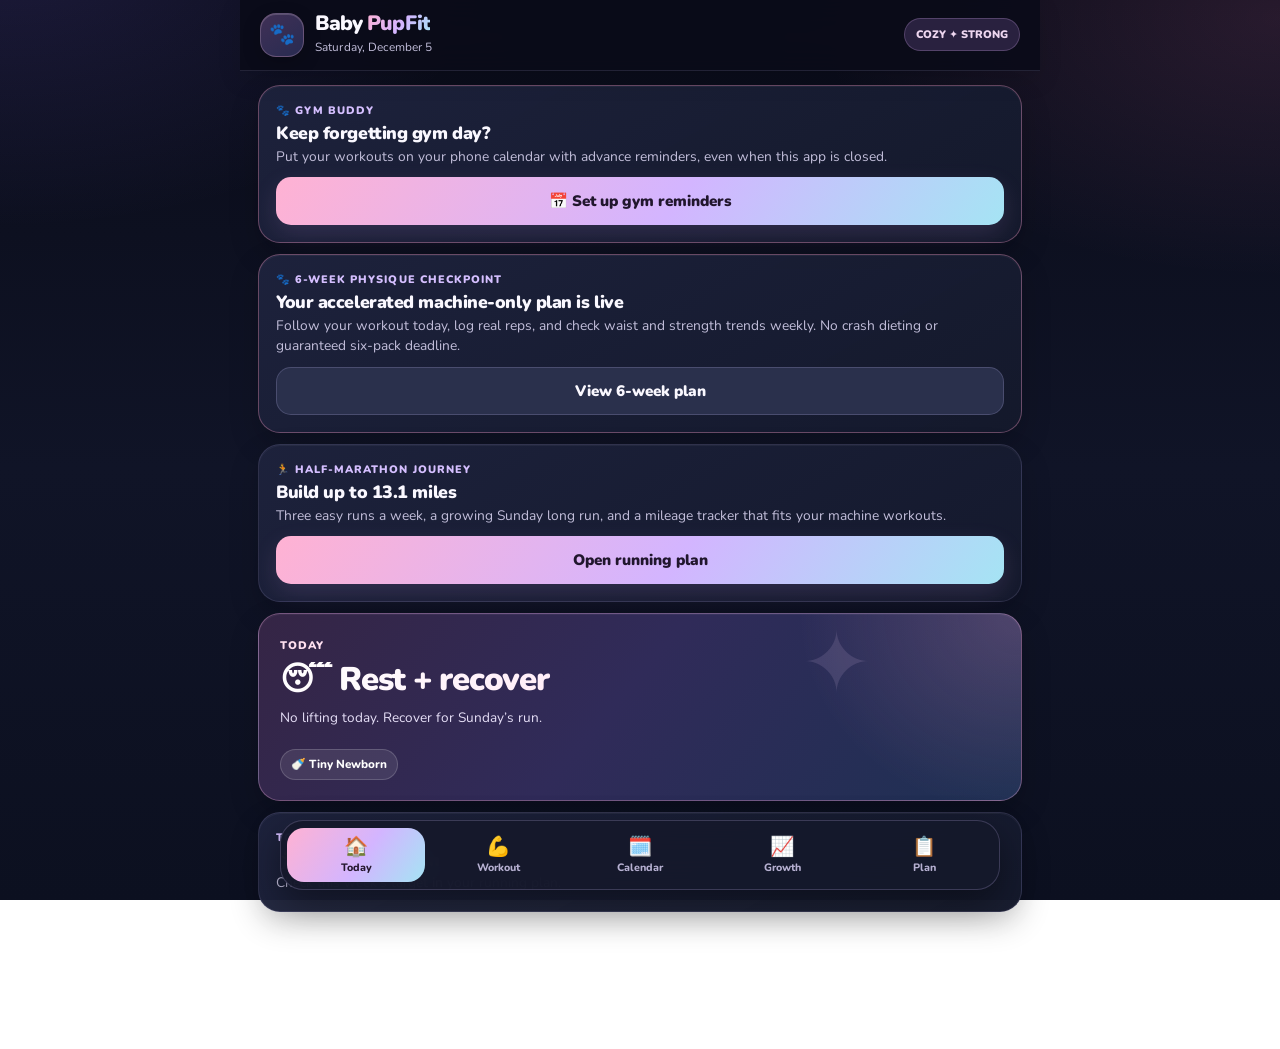
==== index.html @ 087b3f16 "Unify running and machine sessions across Today Calendar and Plan" ====
<!doctype html>
<html lang="en"><head><meta charset="utf-8"><meta name="viewport" content="width=device-width,initial-scale=1,viewport-fit=cover"><meta name="theme-color" content="#070812"><link rel="manifest" href="manifest.json"><link rel="apple-touch-icon" href="icon-192.png"><meta name="mobile-web-app-capable" content="yes"><meta name="apple-mobile-web-app-capable" content="yes"><meta name="apple-mobile-web-app-status-bar-style" content="black-translucent"><title>Baby PupFit</title>
<style>
@import url('https://fonts.googleapis.com/css2?family=Nunito:wght@400;600;700;800;900;1000&display=swap');
:root{
  --bg0:#070812; --bg1:#0d0f1e;
  --card:#141728; --card2:#1a1e34;
  --line:rgba(255,255,255,.08); --line2:rgba(255,255,255,.14);
  --txt:#f8f5ff; --mut:#aaa3c6; --dim:#7e7798;
  --pink:#ff9ec7; --violet:#b79bff; --blue:#8fd0ff;
  --grad:linear-gradient(135deg,#ff9ec7,#b79bff);
  --green:#8fe3ae; --amber:#ffd28f; --red:#ff9d9d;
  --shadow:0 16px 44px rgba(0,0,0,.38);
  --r:22px;
}
*{box-sizing:border-box;-webkit-tap-highlight-color:transparent}
::selection{background:rgba(255,158,199,.35)}
html{scroll-behavior:smooth}
body{
  margin:0;color:var(--txt);
  font-family:"Nunito",ui-rounded,"SF Pro Rounded",system-ui,-apple-system,"Segoe UI",sans-serif;
  min-height:100vh;line-height:1.45;
  background:
    radial-gradient(520px 340px at 12% -4%,rgba(255,158,199,.14),transparent 60%),
    radial-gradient(620px 420px at 105% 8%,rgba(183,155,255,.13),transparent 60%),
    radial-gradient(700px 500px at 50% 110%,rgba(143,208,255,.07),transparent 60%),
    linear-gradient(180deg,var(--bg0),var(--bg1));
  background-attachment:fixed;
}
.wrap{max-width:720px;margin:auto;padding:0 16px 120px}
header{
  position:sticky;top:0;z-index:8;
  margin:0 -16px;padding:14px 20px 12px;
  background:rgba(7,8,18,.78);backdrop-filter:blur(16px);-webkit-backdrop-filter:blur(16px);
  border-bottom:1px solid var(--line);
}
h1{font-size:1.5rem;margin:0;font-weight:1000;letter-spacing:-.03em;display:flex;align-items:center;gap:8px}
h1 .paw{filter:drop-shadow(0 3px 8px rgba(255,158,199,.45))}
.grad{background:var(--grad);-webkit-background-clip:text;background-clip:text;color:transparent}
.sub{color:var(--mut);font-size:.86rem;line-height:1.5}
.tiny{font-size:.74rem;color:var(--dim);line-height:1.45}
.card{
  background:linear-gradient(180deg,var(--card2),var(--card));
  border:1px solid var(--line);border-radius:var(--r);
  padding:18px;margin:12px 0;box-shadow:var(--shadow);
  position:relative;
}
.card::before{
  content:"";position:absolute;inset:0;border-radius:inherit;pointer-events:none;
  box-shadow:inset 0 1px 0 rgba(255,255,255,.06);
}
.hero{
  background:linear-gradient(150deg,rgba(64,32,58,.85),rgba(38,34,74,.9));
  border:1px solid rgba(255,158,199,.22);overflow:hidden;
}
.hero::after{
  content:"";position:absolute;top:-70px;right:-70px;width:200px;height:200px;border-radius:50%;
  background:radial-gradient(circle,rgba(255,158,199,.22),transparent 70%);pointer-events:none;
}
.title{font-size:1.1rem;font-weight:900;letter-spacing:-.01em}
.label{font-size:.68rem;color:#c4aede;font-weight:900;text-transform:uppercase;letter-spacing:.14em;margin-bottom:2px}
.btn{
  width:100%;min-height:52px;border:0;border-radius:18px;padding:12px 16px;
  font:inherit;font-weight:900;font-size:.95rem;cursor:pointer;margin-top:10px;
  transition:transform .12s ease,filter .15s ease,box-shadow .15s ease;
  display:flex;align-items:center;justify-content:center;gap:8px;
}
.btn:active{transform:scale(.97)}
.btn:focus-visible{outline:2px solid var(--pink);outline-offset:2px}
.primary{background:var(--grad);color:#241326;box-shadow:0 10px 26px rgba(255,158,199,.28)}
.primary:active{filter:brightness(1.06)}
.secondary{background:#22263e;color:#f6f1ff;border:1px solid var(--line2)}
.ghost{background:rgba(255,255,255,.05);color:#e9e2fa;border:1px solid var(--line)}
.btn:disabled{opacity:.45;cursor:default}
.section{display:none}
.section.active{display:block;animation:rise .3s cubic-bezier(.2,.8,.3,1)}
@keyframes rise{from{opacity:0;transform:translateY(12px)}to{opacity:1;transform:none}}
.nav{
  position:fixed;z-index:9;bottom:12px;left:50%;transform:translateX(-50%);
  width:min(94vw,680px);display:grid;grid-template-columns:repeat(5,1fr);gap:4px;
  background:rgba(14,15,30,.88);border:1px solid var(--line2);border-radius:28px;padding:8px;
  box-shadow:0 18px 50px rgba(0,0,0,.5);backdrop-filter:blur(20px);-webkit-backdrop-filter:blur(20px);
}
.nav button{
  border:0;background:transparent;color:#8f88ab;padding:9px 2px;border-radius:20px;
  font:inherit;font-weight:800;font-size:.66rem;cursor:pointer;line-height:1.5;
  transition:background .18s ease,color .18s ease,transform .12s ease;
}
.nav button:active{transform:scale(.94)}
.nav button.active{background:var(--grad);color:#241326;box-shadow:0 6px 18px rgba(255,158,199,.3)}
.exercise{border-top:1px solid var(--line);padding:12px 2px}
.exercise:first-of-type{border-top:0}
.pill{
  display:inline-block;border:1px solid rgba(255,158,199,.25);background:rgba(255,158,199,.08);
  border-radius:999px;padding:6px 11px;font-size:.72rem;color:#e8c9de;margin:6px 4px 0 0;font-weight:800;
}
.set{display:grid;grid-template-columns:30px 1fr 1fr 48px;gap:8px;align-items:center;margin-top:9px}
.set input,.quicklog input{
  min-width:0;width:100%;height:48px;border:1px solid var(--line2);border-radius:14px;
  background:#0c0e1c;color:#fff;text-align:center;font:inherit;font-weight:800;font-size:1rem;
  transition:border-color .15s ease,box-shadow .15s ease;
}
.set input:focus,.quicklog input:focus{outline:none;border-color:var(--pink);box-shadow:0 0 0 3px rgba(255,158,199,.18)}
.set input::placeholder,.quicklog input::placeholder{color:#5b5578;font-weight:700}
.set button{
  height:48px;border:1px solid var(--line2);border-radius:14px;background:#22263e;color:#d7cede;
  font-size:1.15rem;cursor:pointer;transition:all .15s ease;
}
.set button.done{background:linear-gradient(135deg,#1f4a34,#173326);border-color:#3f7a55;color:var(--green)}
.sethead{display:grid;grid-template-columns:30px 1fr 1fr 48px;gap:8px;margin-top:12px;font-size:.64rem;color:var(--dim);font-weight:900;text-transform:uppercase;letter-spacing:.1em;text-align:center}
.pager{display:grid;grid-template-columns:52px 1fr 52px;gap:8px;align-items:center;text-align:center}
.pager .btn{margin-top:0;min-height:52px;border-radius:16px}
.status{color:var(--green);font-weight:900}
.warn{color:var(--amber)}
.history{border-top:1px solid var(--line);padding:12px 2px}
/* week strip + calendar */
.weekstrip{display:grid;grid-template-columns:repeat(7,1fr);gap:6px;margin-top:12px}
.daychip{
  border:1px solid var(--line);background:#101325;border-radius:16px;padding:10px 2px;
  text-align:center;min-height:74px;color:var(--txt);cursor:pointer;font:inherit;
  transition:transform .12s ease,box-shadow .15s ease;
}
.daychip:active{transform:scale(.95)}
.daychip.today{border-color:var(--violet);box-shadow:0 0 0 3px rgba(183,155,255,.15)}
.daychip.selected{border-color:var(--pink);background:linear-gradient(145deg,#3d2547,#2b2450);box-shadow:0 0 0 3px rgba(255,158,199,.12),0 10px 26px rgba(0,0,0,.25)}
.daychip.complete{background:linear-gradient(160deg,#143324,#101f22);border-color:#2c5b40}
.daychip.partial{background:linear-gradient(160deg,#3a2f1a,#241f16);border-color:#6b5426}
.daychip.missed{background:linear-gradient(160deg,#3a1f28,#221419);border-color:#6e2f3d}
.daychip .d{font-size:.64rem;color:var(--mut);font-weight:900;text-transform:uppercase;letter-spacing:.06em}
.daychip .i{font-size:1.25rem;margin:6px 0}
.calHead{display:grid;grid-template-columns:52px 1fr 52px;gap:8px;align-items:center}
.calHead .btn{margin-top:0}
.calendar{display:grid;grid-template-columns:repeat(7,1fr);gap:6px;margin-top:12px}
.dow{font-size:.62rem;color:var(--dim);font-weight:900;text-align:center;padding:4px;text-transform:uppercase;letter-spacing:.08em}
.calday{
  min-height:68px;border:1px solid var(--line);background:#101325;border-radius:16px;padding:8px;
  text-align:left;color:#fff;position:relative;cursor:pointer;font:inherit;
  transition:transform .12s ease;
}
.calday:active{transform:scale(.94)}
.calday.today{border-color:var(--violet);box-shadow:0 0 0 3px rgba(183,155,255,.15)}
.calday.selected{border-color:var(--pink);background:linear-gradient(145deg,#3d2547,#2b2450);box-shadow:0 0 0 3px rgba(255,158,199,.12)}
.calday .num{font-weight:900;font-size:.82rem}
.calday.selected .num{color:#ffd6ee}
.calday .mark{font-size:.78rem;margin-top:6px}
.calday.complete{background:linear-gradient(160deg,#143324,#101f22);border-color:#2c5b40}
.calday.partial{background:linear-gradient(160deg,#3a2f1a,#241f16);border-color:#6b5426}
.calday.missed{background:linear-gradient(160deg,#3a1f28,#221419);border-color:#6e2f3d}
.selectedDateBar{display:flex;align-items:center;justify-content:space-between;gap:8px;margin-bottom:10px}
.selectedBadge{background:var(--grad);color:#241326;padding:7px 12px;border-radius:999px;font-size:.7rem;font-weight:1000}
/* growth */
.stats{display:grid;grid-template-columns:repeat(3,1fr);gap:9px}
.stat{background:#0f1224;border:1px solid var(--line);border-radius:18px;padding:14px 6px;text-align:center}
.stat b{font-size:1.35rem;font-weight:1000;letter-spacing:-.02em;display:block}
.stat .tiny{margin-top:3px;display:block}
.growrow{margin-top:12px}
.growbar{height:10px;background:#232742;border-radius:999px;overflow:hidden;margin-top:7px}
.growbar div{height:100%;background:var(--grad);border-radius:999px;box-shadow:0 0 12px rgba(255,158,199,.5)}
.detail{display:none}
.detail.active{display:block;animation:rise .25s ease}
/* smart coach */
.smart{
  margin:14px 0;background:linear-gradient(145deg,#241a33,#191a38);
  border:1px solid rgba(255,158,199,.25);text-align:center;border-radius:20px;padding:18px;
  position:relative;overflow:hidden;
}
.smart::after{content:"";position:absolute;top:-60px;left:20%;width:180px;height:120px;background:radial-gradient(ellipse,rgba(255,158,199,.16),transparent 70%);pointer-events:none}
.smartWeight{font-size:2.4rem;font-weight:1000;margin:6px 0;letter-spacing:-.04em;background:var(--grad);-webkit-background-clip:text;background-clip:text;color:transparent}
.coach{background:rgba(255,158,199,.05);border:1px dashed rgba(255,158,199,.3);border-radius:16px;padding:12px;margin-top:12px}
.spark{font-size:1.35rem}
/* today */
.nextCard{background:linear-gradient(135deg,rgba(30,32,58,.96),rgba(38,28,58,.96))}
.nextLine{display:flex;justify-content:space-between;gap:12px;align-items:center;margin-top:10px}
.nextLine strong{font-size:.96rem}
.nextArrow{font-size:1.3rem;color:var(--pink)}
.homeWorkout{font-size:1.55rem;font-weight:1000;letter-spacing:-.03em;margin:6px 0;line-height:1.2}
.hero .homeWorkout{background:linear-gradient(120deg,#fff,#ffd6ee);-webkit-background-clip:text;background-clip:text;color:transparent}
.homeMeta{display:flex;gap:7px;flex-wrap:wrap;margin-top:10px}
.homeExWrap{margin:9px 0}
.homeExWrap .homeEx{margin:0}
.homeEx{
  width:100%;display:grid;grid-template-columns:46px 1fr auto;gap:12px;align-items:center;
  background:linear-gradient(180deg,#181c31,#131627);
  border:1px solid var(--line);border-radius:20px;padding:14px 14px;
  box-shadow:0 10px 28px rgba(0,0,0,.22);color:var(--txt);text-align:left;cursor:pointer;font:inherit;
  transition:transform .12s ease,border-color .15s ease,background .2s ease;
}
.homeEx:active{transform:scale(.98)}
.homeEx.done{background:linear-gradient(150deg,#153325,#122027);border-color:#2f6b47}
.homeNum{
  width:42px;height:42px;border-radius:15px;background:linear-gradient(135deg,#43346b,#57355c);
  display:grid;place-items:center;font-weight:1000;color:#fff;font-size:1rem;
  box-shadow:inset 0 1px 0 rgba(255,255,255,.15);
}
.homeEx.done .homeNum{background:linear-gradient(135deg,#2c7a4e,#1d5c39);box-shadow:0 4px 14px rgba(80,200,130,.3)}
.homeEx b{display:block;font-size:.94rem;font-weight:900;letter-spacing:-.01em}
.homeEx.done b{color:#b9d6c2}
.homeCheck{font-size:.66rem;color:var(--dim);font-weight:900;margin-top:4px;letter-spacing:.06em}
.homeEx.done .homeCheck{color:var(--green)}
.homeRx{text-align:right;font-size:.72rem;color:var(--mut);font-weight:800;text-transform:uppercase;letter-spacing:.06em}
.homeRx strong{display:block;color:#fff;font-size:.92rem;margin-top:2px;letter-spacing:0;text-transform:none}
.quicklog{display:grid;grid-template-columns:1fr 1fr;gap:8px;margin-top:8px}
.startFloat{position:sticky;bottom:100px;z-index:4}
/* overlays */
.restChip{
  position:fixed;bottom:96px;left:50%;transform:translateX(-50%);z-index:20;
  display:flex;gap:12px;align-items:center;background:rgba(18,16,34,.96);
  border:1px solid rgba(255,158,199,.3);border-radius:999px;padding:10px 10px 10px 18px;
  box-shadow:0 16px 44px rgba(0,0,0,.55);backdrop-filter:blur(12px);
}
.restTime{font-size:1.6rem;font-weight:1000;letter-spacing:-.02em;font-variant-numeric:tabular-nums}
.restChip .btn{width:auto;min-height:44px;margin-top:0;padding:10px 16px}
.prOverlay{position:fixed;inset:0;z-index:50;display:grid;place-items:center;background:rgba(6,5,14,.74);backdrop-filter:blur(8px);padding:20px}
.prCard{
  width:min(92vw,420px);background:linear-gradient(150deg,#33254c,#1e1a3c);
  border:1px solid rgba(255,158,199,.35);border-radius:26px;padding:26px 22px;
  animation:prPop .45s cubic-bezier(.2,1.4,.4,1);box-shadow:0 30px 80px rgba(0,0,0,.55),0 0 60px rgba(255,158,199,.12);
  text-align:center;
}
.prTitle{font-size:1.7rem;font-weight:1000;margin-bottom:10px;background:var(--grad);-webkit-background-clip:text;background-clip:text;color:transparent}
.prFloat{position:absolute;top:16%;font-size:2.1rem;animation:prRise 2.4s ease-out infinite;filter:drop-shadow(0 4px 10px rgba(255,158,199,.4))}
@keyframes prPop{from{transform:scale(.7);opacity:0}}
@keyframes prRise{0%{transform:translateY(24px);opacity:0}30%{opacity:1}100%{transform:translateY(-70px);opacity:0}}
.empty{text-align:center;color:var(--dim);padding:26px 10px}
@media (min-width:560px){
  .homeWorkout{font-size:1.8rem}
  h1{font-size:1.7rem}
}
@media (prefers-reduced-motion:reduce){
  *,*::before,*::after{animation-duration:.01ms !important;transition-duration:.01ms !important}
}

#toast{position:fixed;bottom:170px;left:50%;transform:translateX(-50%) translateY(16px);z-index:60;background:linear-gradient(135deg,#43304f,#2c2452);border:1px solid rgba(255,158,199,.45);color:#fff;padding:14px 22px;border-radius:999px;font-weight:900;font-size:.92rem;box-shadow:0 18px 50px rgba(0,0,0,.55);opacity:0;pointer-events:none;transition:opacity .3s ease,transform .3s ease;max-width:92vw;text-align:center}
#toast.show{opacity:1;transform:translateX(-50%) translateY(0)}
#checklist,#stickers,#bottles,#stuffie,#bedtime,#dailyNote,[data-wellness],[data-protein],[data-water],[data-sleep]{display:none!important}
</style><link rel="stylesheet" href="polish.css"></head><body class="pupfit-app"><div class="wrap">
<header><div class="brand-line"><div class="brand-mark" aria-hidden="true">🐾</div><div class="brand-copy"><h1>Baby <span class="grad">PupFit</span></h1><div id="date" class="sub"></div></div><span class="header-tag">COZY ✦ STRONG</span></div></header>
<section id="today" class="section active"><div class="card" style="border-color:rgba(255,158,199,.35)"><div class="label">🐾 Gym buddy</div><div class="title">Keep forgetting gym day?</div><div class="sub">Put your workouts on your phone calendar with advance reminders, even when this app is closed.</div><a class="btn primary" href="reminders.html" style="text-decoration:none">📅 Set up gym reminders</a></div><div class="card" style="border-color:rgba(255,158,199,.35)"><div class="label">🐾 6-week physique checkpoint</div><div class="title">Your accelerated machine-only plan is live</div><div class="sub">Follow your workout today, log real reps, and check waist and strength trends weekly. No crash dieting or guaranteed six-pack deadline.</div><a class="btn secondary" href="6-week-transformation.md" style="text-decoration:none">View 6-week plan</a></div><div class="card"><div class="label">🏃 Half-marathon journey</div><div class="title">Build up to 13.1 miles</div><div class="sub">Three easy runs a week, a growing Sunday long run, and a mileage tracker that fits your machine workouts.</div><a class="btn primary" href="half-marathon.html" style="text-decoration:none">Open running plan</a></div><div id="dailyNote"></div><div id="todayCard" class="card hero"></div><div id="checklist"></div><div id="stickers"></div><div id="bottles"></div><div id="stuffie"></div><div id="bedtime"></div><div id="todayExercises"></div><div id="homeNext"></div></section>
<section id="workout" class="section"><div class="card hero"><div class="label">Do this workout</div><div id="wTitle" class="title"></div><div id="wNote" class="sub"></div></div><div id="exerciseCard" class="card"></div><div class="card"><button id="finish" class="btn primary">✅ Finish workout</button><button id="partial" class="btn secondary">💾 Save & end early</button></div></section>
<section id="calendarSec" class="section"><div class="card hero"><div class="title">🗓️ Workout calendar</div><div class="sub">Your schedule and what you actually completed, in one place.</div></div><div class="card"><div class="calHead"><button id="calPrev" class="btn ghost" style="margin:0">‹</button><div id="calTitle" class="title" style="text-align:center"></div><button id="calNext" class="btn ghost" style="margin:0">›</button></div><div class="calendar" id="calendar"></div></div><div id="dayDetail" class="card detail"></div></section>
<section id="growth" class="section"><div class="card"><div class="label">12-WEEK FOCUS</div><div class="title">🍑 Glutes + Six-Pack</div><div class="sub">Track your nutrition, steps, and waist trend.</div><a href="physique-goal.html" class="btn primary" style="text-decoration:none">Open my 12-week goal →</a></div><div class="card hero"><div class="title">📈 Your growth</div><div class="sub">Strength, consistency, and running progress from what you log.</div></div><div class="card"><div id="growthStats" class="stats"></div></div><div id="growthList"></div></section>
<section id="plan" class="section"><div class="card"><div class="title">🎯 Personalized nutrition and progress</div><div class="sub">2,000–2,150 calorie trial · 150 g protein · 6,000 initial steps.</div><a href="physique-goal.html" class="btn primary" style="text-decoration:none">View goal and check-ins →</a></div><div class="card hero"><div class="title">🗓️ Weekly plan</div><div class="sub">Thursday is your last leg day so Friday + Saturday protect Sunday's run.</div></div><div id="planList"></div><div class="card"><div class="title">😴 Saturday • Rest</div></div><div class="card"><div class="title">🏃 Wednesday + Friday • Easy runs</div><div class="sub">Wednesday 20–40 minutes; Friday 20–35 minutes. Keep all four physique-lifting days.</div></div><div class="card"><div class="title">🏃 Sunday • Long run</div><div class="sub">Progress from a 2–3-mile base. <a href="half-marathon.html">View your running plan</a>.</div></div><div class="card"><div class="title">💾 Data backup</div><div class="sub">Your history lives in this browser only. Export a backup file, or restore one later.</div><button class="btn secondary" data-action="export">⬇️ Export backup</button><label class="btn ghost" style="display:block;text-align:center;cursor:pointer">⬆️ Import backup<input id="importFile" type="file" accept="application/json,.json" style="display:none"></label></div></section>
</div><div id="restChip" class="restChip" style="display:none"><div><div class="label" id="restLabel">Rest</div><div class="restTime" id="restTime">2:30</div></div><button id="restPlus" class="btn ghost" style="width:auto;margin:0;padding:8px 12px">+30s</button><button id="restSkip" class="btn ghost" style="width:auto;margin:0;padding:8px 12px">Skip</button></div><nav class="nav" aria-label="Main navigation"><button class="active" data-tab="today"><span class="navGlyph" aria-hidden="true">🏠</span><span>Today</span></button><button data-tab="workout"><span class="navGlyph" aria-hidden="true">💪</span><span>Workout</span></button><button data-tab="calendarSec"><span class="navGlyph" aria-hidden="true">🗓️</span><span>Calendar</span></button><button data-tab="growth"><span class="navGlyph" aria-hidden="true">📈</span><span>Growth</span></button><button data-tab="plan"><span class="navGlyph" aria-hidden="true">📋</span><span>Plan</span></button></nav><div id="toast"></div>
<script src="plan.js"></script><script src="running-schedule.js"></script><script>
(()=>{'use strict';
const $=id=>document.getElementById(id), plans=window.PUPFIT_PLANS||{},swaps=window.PUPFIT_SWAPS||{},running=window.PUPFIT_RUNNING||{}, now=new Date(), dow=now.getDay(), pad=n=>String(n).padStart(2,'0'), toISO=d=>d.getFullYear()+'-'+pad(d.getMonth()+1)+'-'+pad(d.getDate()), today=toISO(now), key='pupfit_workout_sessions_v2';
$('date').textContent=now.toLocaleDateString(undefined,{weekday:'long',month:'long',day:'numeric'});$('date').style.cursor='pointer';$('date').title='Open today in workout calendar';$('date').onclick=()=>{selectedDate=today;calCursor=new Date(now.getFullYear(),now.getMonth(),1);show('calendarSec');renderCalendar();renderWeek();showDay(today)};
let sessions={};try{sessions=JSON.parse(localStorage.getItem(key)||'{}')||{}}catch(e){sessions={}}
Object.values(sessions).forEach(s=>(s?.exercises||[]).forEach(e=>{if(e.name==='Triceps Extension Machine'){e.name='EGYM Triceps Press';e.base='EGYM Triceps Press';(e.setData||[]).forEach(x=>{if(x.outWeight==null)x.outWeight='';if(x.returnWeight==null)x.returnWeight=''})}if(e.name==='Biceps Curl Machine'||e.name==='Cable Curl'){e.name='EGYM Biceps Curl';e.base='EGYM Biceps Curl';(e.setData||[]).forEach(x=>{if(x.outWeight==null)x.outWeight='';if(x.returnWeight==null)x.returnWeight=''})}}));
localStorage.setItem(key,JSON.stringify(sessions));
const save=()=>localStorage.setItem(key,JSON.stringify(sessions)), id=()=>today+'|'+dow, plan=()=>plans[dow]||null, egym=n=>/^EGYM /.test(n)||n==='Biceps Curl Machine'||n==='Cable Curl', isRun=n=>/Treadmill Intervals/.test(n);
function makeEx(d){return{name:d[0],base:d[0],setsTarget:d[1],min:d[2],max:d[3],size:d[4],effort:null,skipped:false,setData:Array.from({length:d[1]},()=>({weight:'',outWeight:'',returnWeight:'',reps:'',done:false}))}}
function planType(n){return /upper/i.test(n)?'upper':/lower/i.test(n)?'lower':null}
function recentMissed(){const out=[];for(let b=1;b<=7;b++){const d=new Date(now);d.setDate(d.getDate()-b);const iso=toISO(d),sd=d.getDay();if(sd===0||sd===3||sd===6||!plans[sd])continue;if(Object.values(sessions).find(x=>x&&x.date===iso))continue;out.push({iso,sd,plan:plans[sd]})}return out}
function carriedIsos(){const s=new Set();for(const x of Object.values(sessions))if(x&&x.carriedFromIso)s.add(x.carriedFromIso);return s}
function carryFor(p){if(!p)return null;const t=planType(p.name);if(!t)return null;const done=carriedIsos();const m=recentMissed().find(x=>planType(x.plan.name)===t&&!done.has(x.iso));if(!m)return null;const have=new Set(p.ex.map(e=>e[0]));const lifts=m.plan.ex.filter(e=>e[4]==='big'&&!have.has(e[0])).slice(0,2).map(e=>({name:e[0],setsTarget:2,min:e[2],max:e[3],size:e[4],effort:null,skipped:false,carried:true,setData:Array.from({length:2},()=>({weight:'',reps:'',done:false}))}));return lifts.length?{from:m.plan.name,iso:m.iso,lifts}:null}
function isMissedDay(iso,sd){return iso<today&&sd!==0&&sd!==3&&sd!==6&&!!plans[sd]&&!Object.values(sessions).find(x=>x&&x.date===iso)}
function adherenceNote(){const names={1:'Monday',2:'Tuesday',3:'Wednesday',4:'Thursday',5:'Friday'},st={};for(let b=1;b<=28;b++){const d=new Date(now);d.setDate(d.getDate()-b);const iso=toISO(d),sd=d.getDay();if(!plans[sd]||sd===0||sd===3||sd===6)continue;const o=st[sd]||(st[sd]={day:names[sd],planned:0,done:0});o.planned++;if(Object.values(sessions).find(x=>x&&x.date===iso&&['complete','partial'].includes(x.status)))o.done++}const weak=Object.values(st).filter(a=>a.planned>=4&&a.done/a.planned<0.5);return weak.length?'<div class="card"><div class="title">📊 Your pattern</div><div class="sub">You skip '+weak.map(a=>a.day+' ('+Math.round(100*(1-a.done/a.planned))+'% missed)').join(' and ')+'. Wednesday is optional. Missed sessions create no make-up debt; simply resume.</div></div>':''}
function session(){let s=sessions[id()];if(!s&&plan()){const p=plan();s=sessions[id()]={id:id(),date:today,dow,name:p.name,note:p.note,status:'in_progress',exercises:p.ex.map(d=>{const intro=Object.values(sessions).filter(x=>x&&x.id!==id()&&['complete','partial'].includes(x.status)).length<8;return makeEx(intro?[d[0],Math.min(2,d[1]),d[2],d[3],d[4]]:d)})};save()}return s}
function completed(e){if(isRun(e.name))return e.skipped||!!e.run?.done;return e.skipped||(e.setData||[]).every(x=>x.done&&Number(x.reps)>0)}
function syncSessionStatus(s){
 if(!s)return;
 const resolved=(s.exercises||[]).filter(completed).length;
 const touched=(s.exercises||[]).some(e=>e.skipped||(e.setData||[]).some(x=>x.done||Number(x.reps)>0||Number(x.weight)>0));
 if(resolved===s.exercises.length&&resolved>0){s.status='complete';s.completedAt=Date.now()}
 else if(touched){s.status='partial';s.completedAt=Date.now()}
 else{s.status='in_progress';delete s.completedAt}
 save();
}
function allSessions(){return Object.values(sessions).filter(Boolean).sort((a,b)=>(b.date||'').localeCompare(a.date||''))}
function lastExercise(name){for(const s of allSessions()){if(s.id===id()||!['complete','partial'].includes(s.status))continue;const e=(s.exercises||[]).find(x=>x.name===name&&!x.skipped);if(e&&(e.setData||[]).some(x=>x.done))return e}return null}
function prescription(e){
 if(isRun(e.name))return{load:'20 min',action:'Quality run',text:'5 min easy warm-up • 6 × 1 min comfortably hard / 1 min easy • 3 min easy cooldown. Log your fast and easy treadmill speeds; progress gradually without compromising Thursday legs.'};
 if(egym(e.name)){const h=lastExercise(e.name)||(e.name==='EGYM Biceps Curl'?lastExercise('Biceps Curl Machine'):null)||(e.name==='EGYM Triceps Press'?lastExercise('Triceps Extension Machine'):null),d=h?(h.setData||[]).filter(x=>x.done):[],last=d[d.length-1],out=last?.outWeight,ret=last?.returnWeight;return{load:out||ret?((out?out+' out':'')+(out&&ret?' / ':'')+(ret?ret+' return':'')):'EGYM calibrated',action:out||ret?'Use last smart settings':'Log smart settings',text:out||ret?'Start from the smart-machine resistance you logged last time. Let EGYM control its programmed resistance and adjust only if the machine/session calls for it.':'Use the EGYM-calibrated/programmed resistance. Log the OUT/PUSH resistance and RETURN/PULL resistance shown by the machine so Baby PupFit remembers both.'}};
 const h=lastExercise(e.name);
 if(!h)return{load:'Find starting weight',action:'Calibrate today',text:'This is your setup workout. Start light, then adjust until you can do '+e.min+'–'+e.max+' clean reps with about 2 reps left. Enter the weight and reps below. Baby PupFit saves that as your baseline and chooses your target next time.'};
 const done=(h.setData||[]).filter(x=>x.done&&Number(x.reps)>0&&Number(x.weight)>0);
 if(!done.length)return{load:'Find starting weight',action:'Calibrate today',text:'I still need a baseline for this machine. Enter the weight you actually use and your reps below; once saved, Baby PupFit will handle future targets.'};
 const weights=done.map(x=>Number(x.weight)), lastW=weights[weights.length-1], same=weights.every(w=>w===weights[0]), allTop=done.length>=e.setsTarget&&done.every(x=>Number(x.reps)>=e.max), anyLow=done.some(x=>Number(x.reps)<e.min), effort=h.effort==null?-1:Number(h.effort);
 let load=lastW,action='Repeat';
 if(same&&allTop&&effort>=2){load=Math.round((lastW*(e.size==='big'?1.05:1.025))*2)/2;action='Increase';}
 else if(anyLow||effort===0){load=Math.max(0,Math.round((lastW*(e.size==='big'?.95:.975))*2)/2);action='Reduce';}
 const text=action==='Increase'?'You earned an increase. Start around '+load+' lb; if this machine uses fixed jumps, choose the nearest available increment. Aim for '+e.min+'–'+e.max+' reps with about 2 reps left.':action==='Reduce'?'Last time was too heavy for the target. Start around '+load+' lb and rebuild clean reps.':'Repeat '+load+' lb and add clean reps. Once all '+e.setsTarget+' sets hit '+e.max+' at the same load and you record 2+ reps left, Baby PupFit can suggest a small increase.';
 return{load:load+' lb',action,text};
}
function advice(e){return prescription(e).text}
let wi=0,restInt=null,restEnd=0, selectedDate=today, calCursor=new Date(now.getFullYear(),now.getMonth(),1);
function show(tab){document.querySelectorAll('.section').forEach(x=>x.classList.toggle('active',x.id===tab));document.querySelectorAll('.nav button').forEach(x=>x.classList.toggle('active',x.dataset.tab===tab));if(tab==='workout')renderWorkout();if(tab==='calendarSec')renderCalendar();if(tab==='growth')renderGrowth();if(tab==='plan')renderPlan()}
document.querySelectorAll('.nav button').forEach(b=>b.addEventListener('click',()=>show(b.dataset.tab)));
const _rp=$('restPlus'),_rs=$('restSkip');if(_rp)_rp.onclick=()=>{restEnd+=30000};if(_rs)_rs.onclick=()=>stopRest(false);
document.addEventListener('click',ev=>{
  const act=ev.target.closest('[data-action]');
  if(act){if(act.dataset.action==='export')exportBackup();return}
  const day=ev.target.closest('[data-date],[data-weekdate]');
  if(!day)return;
  const iso=day.dataset.date||day.dataset.weekdate;
  if(!iso)return;
  selectedDate=iso;
  const chosen=new Date(iso+'T12:00:00');
  calCursor=new Date(chosen.getFullYear(),chosen.getMonth(),1);
  show('calendarSec');
  renderCalendar();
  renderWeek();
  showDay(iso);
  setTimeout(()=>{const detail=$('dayDetail');if(detail)detail.scrollIntoView({behavior:'smooth',block:'start'})},0);
});
function weekMonday(d){const x=new Date(d);x.setHours(12,0,0,0);x.setDate(x.getDate()-((x.getDay()+6)%7));return x}
function renderWeek(){const m=weekMonday(now), names=['Mon','Tue','Wed','Thu','Fri','Sat','Sun'];$('weekStrip').innerHTML=names.map((n,i)=>{const d=new Date(m);d.setDate(m.getDate()+i);const iso=toISO(d), sd=d.getDay(), s=sessions[iso+'|'+sd],miss=isMissedDay(iso,sd);let icon=sd===6?'😴':(sd===0||sd===3||sd===5)?'🏃':s?.status==='complete'?'✅':s?.status==='partial'?'◐':miss?'✕':'○';let cls=s?.status||(miss?'missed':'');return '<button class="daychip '+cls+(iso===today?' today':'')+(iso===selectedDate?' selected':'')+'" data-weekdate="'+iso+'"><div class="d">'+n+'</div><div class="i">'+icon+'</div><div class="d">'+d.getDate()+'</div></button>'}).join('');}
function completeAll(s){if(!s||!s.exercises)return false;if(s.exercises.some(e=>!completed(e))){alert('Log real reps for each completed set. No invented workout data.');return false}syncSessionStatus(s);return true}
function renderToday(){
 const movedRaw=localStorage.getItem('pupfit_moved_'+today),moved=movedRaw?JSON.parse(movedRaw):null,p=plan(),s=(p&&!moved)?session():null,box=$('todayExercises'),next=$('homeNext');
 const nextWorkout=()=>{
   for(let add=1;add<=7;add++){const d=new Date(now);d.setDate(now.getDate()+add);const pd=plans[d.getDay()];if(pd)return{d,p:pd}}
   return null
 },nw=nextWorkout();
 const nextHtml=nw?'<div class="card nextCard"><div class="label">UP NEXT</div><div class="nextLine"><div><strong>'+nw.d.toLocaleDateString(undefined,{weekday:'long'})+' • '+nw.p.name+'</strong><div class="tiny">'+nw.p.ex.length+' machines</div></div><div class="nextArrow">›</div></div></div>':'';
 if(dow===6){$('todayCard').innerHTML='<div class="label">Today</div><div class="homeWorkout">😴 Rest + recover</div><div class="sub">No lifting today. Recover for Sunday’s run.</div><div class="homeMeta"><span class="pill">'+babyRank().cur[1]+'</span></div>';box.innerHTML='';next.innerHTML='<div class="card"><div class="label">Tomorrow</div><div class="title">🏃 Sunday long run</div><div class="sub">Check this week’s target in your running plan.</div></div>';return}
 if(dow===0){const runGoal=running.forDate?running.forDate(today):null;const distance=runGoal&&runGoal.miles?runGoal.miles+' miles':'planned mileage';$('todayCard').innerHTML='<div class="label">Today</div><div class="homeWorkout">🏃 '+distance+' long run</div><div class="sub">Easy conversational effort, with walk breaks if needed.</div><div class="homeMeta"><span class="pill">'+babyRank().cur[1]+'</span></div>';const _rd=getRun(today);
box.innerHTML='<div class="card"><div class="label">TODAY’S GOAL</div><div class="title">🏃 '+distance+' • easy pace</div><a href="half-marathon.html">Full running plan</a>'+(_rd?'<div class="sub">✅ Logged'+(_rd.miles?' — '+_rd.miles+' mi'+(_rd.mins?' in '+_rd.mins+' min ('+pace(_rd.miles,_rd.mins)+' /mi)':''):'')+'</div>':'<div class="set" style="grid-template-columns:1fr 1fr"><input id="runMiles" type="number" step="0.1" min="0" inputmode="decimal" placeholder="miles"><input id="runMins" type="number" step="1" min="0" inputmode="numeric" placeholder="minutes"></div><button id="runDone" class="btn primary">✓ Log run</button>')+'</div>';next.innerHTML=nextHtml;const rb=$('runDone');if(rb)rb.onclick=()=>{const mi=parseFloat(($('runMiles').value||'0')),mn=parseFloat(($('runMins').value||'0'));if(!(mi>0))return alert('Enter miles first.');localStorage.setItem('pupfit_run_'+today,JSON.stringify({miles:mi,mins:mn>0?mn:null,done:true,at:Date.now()}));renderToday()};return}
 if(moved){$('todayCard').innerHTML='<div class="label">RECOVERY DAY</div><div class="homeWorkout">💜 Workout moved</div><div class="sub">'+moved.name+' is moved to '+new Date(moved.to+'T12:00:00').toLocaleDateString(undefined,{weekday:'long',month:'short',day:'numeric'})+'. Recover today — no catch-up debt.</div>';box.innerHTML='';next.innerHTML=nextHtml;return}
 if(!p){$('todayCard').innerHTML='<div class="homeWorkout">No workout scheduled</div>';box.innerHTML='';next.innerHTML=nextHtml;return}
 const done=s.exercises.filter(completed).length;const runExtra=running.forDate?running.forDate(today):null;
 $('todayCard').innerHTML='<div class="label">🐾 TODAY’S WORKOUT</div><div class="homeWorkout">'+s.name+'</div><div class="sub">'+s.note+'</div><div class="homeMeta"><span class="pill">'+s.exercises.length+' machines</span><span class="pill">'+done+'/'+s.exercises.length+' done</span><span class="pill">'+babyRank().cur[1]+'</span></div>';
 const doneN=s.exercises.filter(completed).length,totalN=s.exercises.length;
 const completedAll=doneN===totalN&&totalN>0;
 const prog='<div class="card progressCard"><div class="label">🐾 TODAY’S PROGRESS</div>'
   +'<div class="progressTop"><div class="title">💪 '+doneN+' / '+totalN+' machines done</div><div class="progressCount">'+Math.round(doneN/totalN*100)+'%</div></div>'
   +'<div class="progressRail" role="progressbar" aria-label="Workout progress" aria-valuemin="0" aria-valuemax="'+totalN+'" aria-valuenow="'+doneN+'"><div class="progressFill" style="width:'+Math.round(doneN/totalN*100)+'%"></div></div>'
   +'<div class="sub">'+(completedAll?'🎉 Every machine logged. Nice work today!':'One machine at a time. Log your actual sets, then come back here.')+'</div>'
   +'<button id="start" class="btn primary">'+(s.status==='complete'?'✨ Review your workout':'💪 '+(doneN?'Continue':'Start')+' today’s workout →')+'</button></div>';
 const machineList=s.exercises.map((e,i)=>{
   const rx=prescription(e),finished=completed(e);
   return '<div class="homeExWrap"><button class="homeEx '+(finished?'done':'')+'" data-homecheck="'+i+'">'
     +'<div class="homeNum">'+(finished?'✓':i+1)+'</div><div><b>'+e.name+'</b>'
     +'<div class="tiny">'+e.setsTarget+' sets × '+e.min+'–'+e.max+' reps</div>'
     +'<div class="homeCheck">'+(finished?'LOGGED • TAP TO REVIEW':'TAP TO LOG SETS')+'</div></div>'
     +'<div class="homeRx">TARGET<strong>'+rx.load+'</strong></div></button></div>'
 }).join('');
 box.innerHTML=prog
   +'<details class="card foldCard" id="machineFold"><summary><span class="foldIcon" aria-hidden="true">🏋️</span><span class="foldCopy">Your machines<small>'+s.exercises.length+' exercises · tap to see every move</small></span><span class="foldChevron" aria-hidden="true">›</span></summary><div class="foldBody">'+machineList+'</div></details>'
   +'<details class="card foldCard"><summary><span class="foldIcon" aria-hidden="true">💜</span><span class="foldCopy">Need a recovery day?<small>Move the session without losing your logs</small></span><span class="foldChevron" aria-hidden="true">›</span></summary><div class="foldBody"><div class="sub">Rest is part of getting stronger. Move this workout when you need to.</div><div style="display:grid;grid-template-columns:1fr 1fr;gap:9px"><button id="move1" class="btn secondary">+1 day</button><button id="move2" class="btn secondary">+2 days</button></div></div></details>';
  next.innerHTML=nextHtml;
 $('start').onclick=()=>show('workout');$('move1').onclick=()=>moveWorkout(1);$('move2').onclick=()=>moveWorkout(2);
 document.querySelectorAll('[data-homecheck]').forEach(b=>b.onclick=()=>{wi=Number(b.dataset.homecheck);show('workout')});
 
}
function renderWorkout(){const s=(plan()&&!localStorage.getItem('pupfit_moved_'+today))?session():null;if(!s){$('wTitle').textContent=dow===0?'Sunday run':'Rest day';$('wNote').textContent='No machine workout today.';$('exerciseCard').innerHTML='<div class="sub">Nothing to log.</div>';$('finish').style.display='none';$('partial').style.display='none';return}$('finish').style.display='block';$('partial').style.display='block';wi=Math.max(0,Math.min(wi,s.exercises.length-1));const e=s.exercises[wi],locked=s.status==='complete';$('wTitle').textContent=s.name;$('wNote').textContent=s.note;if(isRun(e.name)){e.run=e.run||{minutes:20,workSpeed:'',easySpeed:'',effort:'',done:false};$('exerciseCard').innerHTML='<div class="pager"><button id="prev" class="btn ghost">‹</button><div><div class="label">RUN '+(wi+1)+' / '+s.exercises.length+'</div><div class="title">🏃 Treadmill Intervals</div><span class="pill">20 minutes</span><span class="pill">Protect Thursday legs</span></div><button id="next" class="btn ghost">›</button></div><div class="smart"><div class="label">TODAY’S RUN</div><div class="title">5 min easy → 6 × (1 min fast + 1 min easy) → 3 min easy</div><div class="coach"><div class="sub">Fast = comfortably hard, controlled—not a sprint. Stop with something left so this improves running without stealing recovery from glute/thigh training.</div></div></div><div class="card"><div class="label">LOG THIS RUN</div><div class="set" style="grid-template-columns:1fr 1fr"><input id="fastSpeed" type="number" step=".1" placeholder="Fast mph" value="'+(e.run.workSpeed||'')+'"><input id="easySpeed" type="number" step=".1" placeholder="Easy mph" value="'+(e.run.easySpeed||'')+'"></div><div class="set" style="grid-template-columns:1fr 1fr"><input id="runEffort" type="number" min="1" max="10" placeholder="Effort 1–10" value="'+(e.run.effort||'')+'"><button id="runDoneBtn" class="'+(e.run.done?'done':'')+'">'+(e.run.done?'✓ Done':'Mark done')+'</button></div></div>';const go=n=>{wi=(wi+n+s.exercises.length)%s.exercises.length;renderWorkout()};$('prev').onclick=()=>go(-1);$('next').onclick=()=>go(1);$('fastSpeed').oninput=x=>{e.run.workSpeed=x.target.value;save()};$('easySpeed').oninput=x=>{e.run.easySpeed=x.target.value;save()};$('runEffort').oninput=x=>{e.run.effort=x.target.value;save()};$('runDoneBtn').onclick=()=>{e.run.done=!e.run.done;syncSessionStatus(s);renderWorkout();renderToday();renderGrowth()};return}const sets=egym(e.name)?'<div class="sethead" style="grid-template-columns:28px 1fr 1fr 1fr 42px"><span>Set</span><span>Out/Curl</span><span>Return</span><span>Reps</span><span>Done</span></div>'+(e.setData||[]).map((r,i)=>'<div class="set" style="grid-template-columns:28px 1fr 1fr 1fr 42px"><b>'+(i+1)+'</b><input data-out="'+i+'" type="number" step="1" placeholder="push" value="'+(r.outWeight??'')+'" '+(locked?'disabled':'')+'><input data-ret="'+i+'" type="number" step="1" placeholder="pull" value="'+(r.returnWeight??'')+'" '+(locked?'disabled':'')+'><input data-r="'+i+'" type="number" placeholder="reps" value="'+(r.reps??'')+'" '+(locked?'disabled':'')+'><button data-d="'+i+'" class="'+(r.done?'done':'')+'" '+(locked?'disabled':'')+'>'+(r.done?'✓':'○')+'</button></div>').join(''):'<div class="sethead"><span>Set</span><span>Weight</span><span>Reps</span><span>Done</span></div>'+(e.setData||[]).map((r,i)=>'<div class="set"><b>'+(i+1)+'</b><input data-w="'+i+'" type="number" step="2.5" placeholder="weight" value="'+(r.weight??'')+'" '+(locked?'disabled':'')+'><input data-r="'+i+'" type="number" placeholder="reps" value="'+(r.reps??'')+'" '+(locked?'disabled':'')+'><button data-d="'+i+'" class="'+(r.done?'done':'')+'" '+(locked?'disabled':'')+'>'+(r.done?'✓':'○')+'</button></div>').join('');$('exerciseCard').innerHTML='<div class="pager"><button id="prev" class="btn ghost">‹</button><div><div class="label">Exercise '+(wi+1)+' / '+s.exercises.length+'</div><div class="title">'+e.name+'</div><span class="pill">'+e.setsTarget+' sets</span><span class="pill">'+e.min+'–'+e.max+' reps</span>'+(egym(e.name)?'<span class="pill">EGYM</span>':'')+'</div><button id="next" class="btn ghost">›</button></div><div class="smart"><div class="spark">✨</div><div class="label">SMART WEIGHT FOR TODAY</div><div class="smartWeight">'+prescription(e).load+'</div><div class="pill">'+prescription(e).action+'</div><div class="coach"><div class="sub">'+advice(e)+'</div></div></div>'+sets+'<div class="card"><div class="label">How many clean reps were left?</div><div class="sub">Rate the last hard set. Aim for 2–3 reps in reserve.</div><div style="display:flex;gap:8px;flex-wrap:wrap">'+[0,2,3].map(n=>'<button class="btn '+(e.effort===n?'primary':'secondary')+'" data-rir="'+n+'">'+(n===0?'0–1':n===3?'3+':'2')+' left</button>').join('')+'</div></div><button id="skip" class="btn secondary">'+(e.skipped?'↩ Unskip':'⏭ Skip machine')+'</button><button id="swap" class="btn ghost">🔁 Swap'+(e.name!==(e.base||e.name)?': '+e.name:'')+'</button>';const go=n=>{wi=(wi+n+s.exercises.length)%s.exercises.length;renderWorkout()};$('prev').onclick=()=>go(-1);$('next').onclick=()=>go(1);$('skip').onclick=()=>{if(locked)return;e.skipped=!e.skipped;syncSessionStatus(s);renderWorkout();renderToday();renderGrowth()};document.querySelectorAll('[data-rir]').forEach(b=>b.onclick=()=>{if(locked)return;e.effort=Number(b.dataset.rir);save();renderWorkout()});const _sw=$('swap');if(_sw)_sw.onclick=()=>{if(locked)return;cycleSwap(e)};document.querySelectorAll('[data-w]').forEach(x=>x.oninput=()=>{e.setData[+x.dataset.w].weight=x.value;save()});document.querySelectorAll('[data-out]').forEach(x=>x.oninput=()=>{e.setData[+x.dataset.out].outWeight=x.value;save()});document.querySelectorAll('[data-ret]').forEach(x=>x.oninput=()=>{e.setData[+x.dataset.ret].returnWeight=x.value;save()});document.querySelectorAll('[data-r]').forEach(x=>x.oninput=()=>{e.setData[+x.dataset.r].reps=x.value;save()});document.querySelectorAll('[data-d]').forEach(x=>x.onclick=()=>{const r=e.setData[+x.dataset.d];if(!Number(r.reps))return alert('Enter reps first.');r.done=!r.done;syncSessionStatus(s);if(r.done)startRest(restSeconds(e.size),e.name);renderWorkout();renderToday();renderGrowth()});$('finish').disabled=locked;$('partial').disabled=locked;$('finish').textContent=locked?'✅ Workout completed':'✅ Finish workout'}
$('finish').onclick=()=>{const s=session();if(!s||s.status==='complete')return;if(s.exercises.some(e=>!completed(e)))return alert('Finish every machine or use Save & end early.');s.status='complete';s.completedAt=Date.now();save();renderWorkout();renderToday();renderGrowth();const _prs=detectPRs(s);if(_prs.length){showPRs(_prs);setTimeout(()=>toast(praise('pr')),700)}else toast(praise('finish'))}
$('partial').onclick=()=>{const s=session();if(!s||s.status==='complete')return;const n=s.exercises.filter(completed).length;if(!n)return alert('Complete at least one machine first.');s.status='partial';s.completedAt=Date.now();save();renderWorkout();renderToday();renderGrowth();const _prs2=detectPRs(s);if(_prs2.length){showPRs(_prs2);setTimeout(()=>toast(praise('pr')),700)}else toast(praise('partial'))}
function sessionForDate(iso,sd){return sessions[iso+'|'+sd]||Object.values(sessions).find(s=>s&&s.date===iso)}
function moveWorkout(days){
 const s=session();if(!s)return;
 const target=new Date(now);target.setDate(now.getDate()+days);
 const iso=toISO(target),sd=target.getDay(),newId=iso+'|'+sd;
 s.id=newId;s.date=iso;s.dow=sd;s.status='in_progress';delete s.completedAt;
 sessions[newId]=s;delete sessions[id()];save();
 localStorage.setItem('pupfit_moved_'+today,JSON.stringify({to:iso,name:s.name}));
 renderToday();renderCalendar();renderGrowth();
 toast('💜 Moved to '+target.toLocaleDateString(undefined,{weekday:'long'})+'. Recover today.');
}

function renderCalendar(){const y=calCursor.getFullYear(),m=calCursor.getMonth();$('calTitle').textContent=calCursor.toLocaleDateString(undefined,{month:'long',year:'numeric'});const first=new Date(y,m,1),last=new Date(y,m+1,0),start=(first.getDay()+6)%7;let html=['Mon','Tue','Wed','Thu','Fri','Sat','Sun'].map(x=>'<div class="dow">'+x+'</div>').join('');for(let i=0;i<start;i++)html+='<div class="calday empty"></div>';for(let day=1;day<=last.getDate();day++){const d=new Date(y,m,day),iso=toISO(d),sd=d.getDay(),s=sessionForDate(iso,sd),scheduled=plans[sd],miss=!s&&isMissedDay(iso,sd);let mark=sd===6?'😴':(sd===0||sd===3||sd===5)?'🏃':s?.status==='complete'?'✅':s?.status==='partial'?'◐':miss?'✕':scheduled?'•':'',cls=s?.status||(miss?'missed':'');html+='<button class="calday '+cls+(iso===today?' today':'')+(iso===selectedDate?' selected':'')+'" data-date="'+iso+'"><div class="num">'+day+'</div><div class="mark">'+mark+'</div></button>'}$('calendar').innerHTML=html;}
function showDay(iso){const d=new Date(iso+'T12:00:00'),sd=d.getDay(),s=sessionForDate(iso,sd),p=plans[sd],el=$('dayDetail');if(!el)return;el.classList.add('active');const dateHead='<div class="selectedDateBar"><div><div class="label">Selected date</div><div class="title">'+d.toLocaleDateString(undefined,{weekday:'long',month:'long',day:'numeric'})+'</div></div><span class="selectedBadge">'+(iso===today?'TODAY':'VIEWING')+'</span></div>';if(s){el.innerHTML=dateHead+'<div class="label">Logged workout</div><div class="title">'+s.name+'</div><div class="sub">'+s.status+'</div>'+(s.exercises||[]).map(e=>'<div class="history"><b>'+e.name+'</b><div class="sub">'+(e.skipped?'skipped':(e.setData||[]).filter(x=>x.done).map(x=>(e&&egym(e.name)?((x.outWeight||'?')+' out / '+(x.returnWeight||'?')+' return'):(x.weight||'?'))+' × '+x.reps).join(' • ')||'no completed sets')+'</div></div>').join('');return}if(!s&&p&&isMissedDay(iso,sd)){el.innerHTML=dateHead+'<div class="label">Missed workout</div><div class="title">'+p.name+'</div><div class="sub">Life happens — the key lifts auto-folded into your next matching training day.</div>'}else if(sd===6)el.innerHTML=dateHead+'<div class="title">😴 Rest day</div>';else if(sd===0)el.innerHTML=dateHead+'<div class="title">🏃 Sunday long run</div><div class="sub">'+(running.forDate&&running.forDate(iso)?.miles?running.forDate(iso).miles+' miles planned · week '+running.forDate(iso).week:'See half-marathon plan')+'</div><a href="half-marathon.html" class="btn secondary">Running details</a>';else if(p)el.innerHTML=dateHead+(running.forDate&&running.forDate(iso)?'<div class="label">Also scheduled</div><div class="title">🏃 '+running.forDate(iso).title+'</div><div class="sub">'+running.forDate(iso).description+'</div><a href="half-marathon.html">Running plan</a>':'')+'<div class="label">Planned workout</div><div class="title">'+p.name+'</div><div class="sub">'+p.note+'</div>'+p.ex.map(x=>{const temp={name:x[0],setsTarget:x[1],min:x[2],max:x[3],size:x[4]};const rx=prescription(temp);return '<div class="history"><b>'+x[0]+'</b><div class="sub">'+x[1]+' sets × '+x[2]+'–'+x[3]+' reps</div><div style="margin-top:3px"><b>Weight: '+rx.load+'</b> <span class="pill">'+rx.action+'</span></div></div>'}).join('');else el.innerHTML=dateHead+'<div class="title">No workout</div>'}
$('calPrev').onclick=()=>{calCursor=new Date(calCursor.getFullYear(),calCursor.getMonth()-1,1);renderCalendar()};$('calNext').onclick=()=>{calCursor=new Date(calCursor.getFullYear(),calCursor.getMonth()+1,1);renderCalendar()};
function exerciseHistory(){const map={};for(const s of allSessions().slice().reverse()){if(!['complete','partial'].includes(s.status))continue;for(const e of s.exercises||[]){if(e.skipped)continue;const done=(e.setData||[]).filter(x=>x.done&&Number(x.reps)>0);if(!done.length)continue;const weights=done.map(x=>Number(x.weight)).filter(x=>x>0),bestW=weights.length?Math.max(...weights):0,bestReps=Math.max(...done.map(x=>Number(x.reps)||0));(map[e.name]??=[]).push({date:s.date,bestW,bestReps})}}return map}
function e1rm(w,r){return w>0&&r>0?Math.round(w*(1+r/30)*10)/10:0}
function sparkSVG(v){const pts=v.map(x=>({v:e1rm(x.bestW,x.bestReps)})).filter(p=>p.v>0);if(pts.length<2)return'';const W=260,H=64,P=10,mn=Math.min(...pts.map(p=>p.v)),mx=Math.max(...pts.map(p=>p.v)),rg=(mx-mn)||1,X=i=>P+i*(W-2*P)/(pts.length-1),Y=val=>H-P-(val-mn)/rg*(H-2*P),path=pts.map((p,i)=>(i?'L':'M')+X(i).toFixed(1)+','+Y(p.v).toFixed(1)).join(' ');return '<svg viewBox="0 0 '+W+' '+H+'" style="width:100%;height:64px;margin-top:8px" role="img" aria-label="strength trend"><path d="'+path+'" fill="none" stroke="#f3a8dd" stroke-width="2.5" stroke-linecap="round"/>'+pts.map((p,i)=>'<circle cx="'+X(i).toFixed(1)+'" cy="'+Y(p.v).toFixed(1)+'" r="3.5" fill="#bba7ff"/>').join('')+'</svg><div class="tiny">est. 1RM '+pts[0].v+' → '+pts[pts.length-1].v+' lb</div>'}
function liftTrend(name){const cut=toISO(new Date(now.getTime()-27*864e5)),pts=((exerciseHistory()[name]||[]).filter(p=>p.date>=cut&&p.bestW>0&&p.bestReps>0).map(p=>({d:p.date,v:e1rm(p.bestW,p.bestReps)})));if(pts.length<2)return null;const half=Math.max(1,Math.floor(pts.length/2)),avg=a=>a.reduce((x,p)=>x+p.v,0)/a.length,f=avg(pts.slice(0,half)),l=avg(pts.slice(-half)),pct=f>0?Math.round((l-f)/f*1000)/10:0;return{pct,dir:pct>2?'up':pct<-2?'down':'flat',n:pts.length}}
function goalCheck(){const names=[];for(const k of Object.keys(plans))for(const e of plans[k].ex)if(!/^EGYM /.test(e[0])&&!names.includes(e[0]))names.push(e[0]);
const lifts=names.map(n=>({name:n,t:liftTrend(n)})).filter(x=>x.t);
const weekAgo=toISO(new Date(now.getTime()-6*864e5)),wk=allSessions().filter(x=>['complete','partial'].includes(x.status)&&x.date>=weekAgo).length;
if(!lifts.length)return '<div class="card"><div class="title">🎯 Goal check</div><div class="sub">Log workouts with weights for a couple of sessions and I\u2019ll grade your trajectory here.</div></div>';
const down=lifts.filter(x=>x.t.dir==='down'),verdict=wk>=4&&down.length<=1?'on':wk>=2?'watch':'off';
const head=verdict==='on'?['🟢','On track','Strength is climbing and you trained '+wk+'\u00d7 this week. Keep doing exactly this.']:verdict==='watch'?['🟡','Needs attention',(wk<4?'Only '+wk+'/4 sessions this week. ':'')+(down.length?down.length+' lift'+(down.length>1?'s':'')+' sliding: '+down.slice(0,3).map(x=>x.name).join(', ')+'. ':'')+'Hit protein + sleep \u2014 the plan already adjusted your weights.']:['🔴','Off track','Fewer than 2 recent sessions. Resume the next scheduled workout; no make-up sets.'];
const rows=lifts.sort((a,b)=>Math.abs(b.t.pct)-Math.abs(a.t.pct)).map(x=>'<div class="exercise"><b>'+x.name+'</b><span style="float:right;color:'+(x.t.dir==='up'?'#9ce0b6':x.t.dir==='down'?'#f3a8a8':'#9c91aa')+'">'+(x.t.dir==='up'?'↑':x.t.dir==='down'?'↓':'→')+' '+(x.t.pct>=0?'+':'')+x.t.pct+'%</span><div class="tiny">est. 1RM, last 4 weeks • '+x.t.n+' sessions</div></div>').join('');
return '<div class="card"><div class="title">🎯 Goal check</div><div class="sub">'+wk+'/4 sessions this week</div><div class="exercise"><b>'+head[0]+' '+head[1]+'</b><div class="sub" style="margin-top:4px">'+head[2]+'</div></div>'+rows+'</div>'}
const RANKS=[[0,'\u{1F37C} Tiny Newborn'],[5,'\u{1F423} Wobbly Baby'],[12,'\u{1F9F8} Bouncy Baby'],[25,'\u{1F4AA} Strong Baby'],[50,'\u{1F31F} Super Strong Baby'],[100,'\u{1F451} Biggest Strongest Baby']];
function babyRank(){const n=allSessions().filter(x=>['complete','partial'].includes(x.status)).length;let cur=RANKS[0],next=null;for(const r of RANKS){if(n>=r[0])cur=r;else{next=r;break}}return{n,cur,next}}
function rankCard(){const r=babyRank(),need=r.next?r.next[0]-r.n:0;return '<div class="card"><div class="title">\u{1F37C} Little rank</div><div class="sub">'+r.n+' workout'+(r.n===1?'':'s')+' finished</div><div class="exercise"><b>'+r.cur[1]+'</b>'+(r.next?'<div class="sub" style="margin-top:6px">'+need+' more to reach '+r.next[1]+'</div><div class="growbar"><div style="width:'+Math.min(100,Math.round(r.n/r.next[0]*100))+'%"></div></div>':'<div class="sub" style="margin-top:6px">Top rank \u2014 the biggest, strongest baby there is! \u{1F451}</div>')+'</div></div>'}
function gradeLetter(p){return p>=.9?'A':p>=.8?'B':p>=.7?'C':p>=.6?'D':'F'}
function weekDates(){const mon=new Date(now);mon.setDate(now.getDate()-((now.getDay()+6)%7));const out=[];for(let i=0;i<7;i++){const d=new Date(mon);d.setDate(mon.getDate()+i);out.push(toISO(d))}return out}
function reportCard(){const days=weekDates(),byDate={};for(const x of allSessions())byDate[x.date]=x;
let train=0;for(const i of [0,1,3,4]){const s=byDate[days[i]];if(s&&['complete','partial'].includes(s.status))train++}
const rd=getRun(days[6]);if(rd&&rd.done)train++;
let prot=0,slep=0,bot=0;for(const d of days){const c=getChecklist(d);if(c.protein)prot++;if(c.sleep)slep++;if(getBottles(d)>=BOTTLE_GOAL)bot++}
const subs=[['\u{1F4AA} Training',train,5],['\u{1F357} Protein',prot,7],['\u{1F634} Sleep',slep,7],['\u{1F37C} Bottles',bot,7]];
const scores=subs.map(x=>x[1]/x[2]),overall=scores.reduce((a,b)=>a+b,0)/scores.length,og=gradeLetter(overall);
const verdict=overall>=.9?"Straight-A behavior! Mommy is bursting with pride \u2014 gold star baby! \u2b50":overall>=.8?"Such a good baby! Just a nudge more for straight A\u2019s! \u{1F495}":overall>=.7?"Good effort, little one \u2014 Mommy knows you can shine even brighter! \u{1F37C}":overall>=.6?"A wobbly week, and that\u2019s okay. Fresh start Monday! \u{1F4AA}":"Rough week, baby \u2014 but Mommy still loves you and believes in you. New week, new stickers! \u{1F496}";
const rows=subs.map((x,i)=>{const p=scores[i],g=gradeLetter(p);return '<div class="exercise"><b>'+x[0]+'</b><span style="float:right">'+x[1]+'/'+x[2]+' \u00b7 <b>'+g+'</b></span><div class="growbar" style="margin-top:6px"><div style="width:'+Math.round(p*100)+'%"></div></div></div>'}).join('');
return '<div class="card"><div class="title">\u{1F5D3}\ufe0f Report card</div><div class="sub">This week so far \u00b7 Mon\u2013Sun</div><div style="margin-top:8px">'+rows+'</div><div class="coach" style="margin-top:10px;text-align:center"><b>Overall: '+og+'</b><div class="sub">'+verdict+'</div></div></div>'}
function renderGrowth(){const a=allSessions().filter(s=>['complete','partial'].includes(s.status)),complete=a.filter(s=>s.status==='complete').length,partial=a.filter(s=>s.status==='partial').length,exh=exerciseHistory(),improved=Object.values(exh).filter(v=>v.length>1&&v[v.length-1].bestW>v[0].bestW).length;$('growthStats').innerHTML='<div class="stat"><div class="label">Workouts</div><b>'+a.length+'</b></div><div class="stat"><div class="label">Complete</div><b>'+complete+'</b></div><div class="stat"><div class="label">In progress</div><b>'+partial+'</b></div>';const rows=Object.entries(exh).sort((x,y)=>y[1].length-x[1].length).map(([name,v])=>{const first=v[0],last=v[v.length-1],delta=first.bestW>0&&last.bestW>0?last.bestW-first.bestW:null,pct=delta!=null&&first.bestW>0?Math.max(0,Math.min(100,50+(delta/first.bestW)*100)):50;return '<div class="card"><div class="title">'+name+'</div><div class="sub">'+v.length+' logged sessions</div><div class="growrow"><b>'+(last.bestW?last.bestW+' lb':'reps tracked')+'</b> latest best'+(delta!=null?' • '+(delta>=0?'+':'')+delta+' lb vs first':'')+'</div><div class="growbar"><div style="width:'+pct+'%"></div></div>'+sparkSVG(v)+'<div class="sub" style="margin-top:5px">First: '+first.date+' • Latest: '+last.date+'</div></div>'}).join('');const weekAgo=toISO(new Date(now.getTime()-6*864e5)),wk=allSessions().filter(x=>['complete','partial'].includes(x.status)&&x.date>=weekAgo).length;let prog={};try{prog=JSON.parse(localStorage.getItem('pupfit_progress_v1')||'{}')||{}}catch(e){prog={}}let sleepN=0;for(let b=0;b<3;b++){const d=new Date(now);d.setDate(d.getDate()-b);if(prog[toISO(d)]&&prog[toISO(d)].sleep!=null)sleepN++}
const _cl=getChecklist(today);
const coach='<div class="card"><div class="title">⚡ Fastest path to the look</div><div class="sub">Training builds strength and shape; consistency helps it show.</div><div class="exercise"><b>🏋️ Four core lifting days; Wednesday optional</b><span style="float:right">'+(wk>=4?'✅ ':'⬜ ')+wk+'/4</span></div><div class="exercise"><b>🍗 Protein 0.7–1g per lb, daily</b><span style="float:right">'+(_cl.protein?'✅ done':'⬜ today')+'</span></div><div class="exercise"><b>💤 Sleep 7–9h</b><span style="float:right">'+((_cl.sleep||sleepN>=2)?'✅ ':'⬜ ')+sleepN+'/3 nights logged</span></div><div class="sub" style="margin-top:6px">Missed a day? Resume with your next scheduled session. No extra make-up sets.</div></div>';
const _runs=runLog(),_cut=toISO(new Date(now.getTime()-27*864e5)),_mi4=_runs.filter(r=>r.date>=_cut&&r.miles).reduce((a,r)=>a+Number(r.miles),0);
const runsCard=_runs.length?'<div class="card"><div class="title">🏃 Recent runs</div><div class="sub">'+_mi4.toFixed(1)+' miles in the last 4 weeks</div>'+_runs.slice(0,5).map(r=>'<div class="exercise"><b>'+r.date+'</b><span style="float:right">'+r.miles+' mi'+(r.mins?' • '+pace(r.miles,r.mins)+' /mi':'')+'</span></div>').join('')+'</div>':'';
$('growthList').innerHTML=goalCheck()+rankCard()+reportCard()+coach+runsCard+(rows||'<div class="card sub">Complete sets or check off machines and your workout progress will appear here automatically.</div>')}
function renderPlan(){const names={1:'Monday',2:'Tuesday',3:'Wednesday',4:'Thursday',5:'Friday'};
 $('planList').innerHTML=[1,2,3,4,5].map(d=>{
  const p=plans[d];if(!p)return '';
  const icon=d===1||d===5?'🪽':d===3?'✨':'🍑';
  return '<details class="card planDay"'+(d===dow?' open':'')+'>'
    +'<summary><span class="planMark" aria-hidden="true">'+icon+'</span><span class="planSummary">'
    +'<div class="label">'+names[d]+(d===3?' · optional':'')+'</div><div class="title">'+p.name+'</div>'
    +'<div class="sub">'+p.ex.length+' exercises'+(d===3||d===5?' + easy run':'')+'</div></span><span class="planChev" aria-hidden="true">›</span></summary>'
    +'<div class="planBody"><div class="sub" style="margin:3px 0 12px">'+p.note+'</div>'
    +p.ex.map(e=>'<div class="exercise"><b>'+e[0]+'</b><span style="float:right">'+e[1]+' × '+e[2]+'–'+e[3]+'</span>'
    +'<div class="sub" style="margin-top:4px">Suggested: <b>'+prescription({name:e[0],setsTarget:e[1],min:e[2],max:e[3],size:e[4]}).load+'</b></div></div>').join('')
    +'</div></details>'
 }).join('')+adherenceNote()
}
function topWeight(e){const ws=(e.setData||[]).filter(x=>x.done&&Number(x.weight)>0&&Number(x.reps)>0).map(x=>Number(x.weight));return ws.length?Math.max(...ws):0}
function prevBest(name,excludeId){let b=0;for(const s of allSessions()){if(s.id===excludeId||!['complete','partial'].includes(s.status))continue;for(const e of s.exercises||[]){if(e.name!==name||e.skipped)continue;const w=topWeight(e);if(w>b)b=w}}return b}
function detectPRs(s){const out=[];for(const e of s.exercises||[]){if(e.skipped||/^EGYM /.test(e.name||''))continue;const now=topWeight(e);if(!now)continue;const prev=prevBest(e.name,s.id);if(prev>0&&now>prev)out.push({name:e.name,prev,now})}return out}
let toastT=null;function toast(m){const t=$('toast');if(!t||!t.classList)return;t.textContent=m;t.classList.add('show');clearTimeout(toastT);toastT=setTimeout(()=>t.classList.remove('show'),3400)}
const PRAISE={finish:["Mommy's so proud of her strong baby! \u{1F4AA}","Look at you go, little one! \u2b50","Such a big strong baby today! \u{1F37C}","Mommy is so proud \u2014 you did amazing, star baby! \u{1F31F}"],partial:["Every bit counts, little one \u2014 Mommy's proud! \u{1F495}","Good job showing up today! \u2b50"],pr:["A new PR?! Mommy's baby is getting SO strong! \u{1F3C6}","Stronger every single week \u2014 that's my baby! \u{1F4AA}"]};
function praise(kind){const a=PRAISE[kind]||PRAISE.finish;return a[Math.floor(Math.random()*a.length)]}
function showPRs(prs){if(!prs.length||!document.body)return;const ov=document.createElement('div');ov.className='prOverlay';ov.innerHTML='<div class="prFloat">🎉💪✨🏋️🎉</div><div class="prCard"><div class="prTitle">New PR'+(prs.length>1?'s':'')+'!</div>'+prs.map(p=>'<div class="exercise"><b>'+p.name+'</b><span style="float:right">'+p.prev+' → <b>'+p.now+' lb</b></span></div>').join('')+'<div class="sub">\u{1F9F8} \u0027+stuffieName()+\u0027 is throwing confetti!</div><button id="prOk" class="btn primary">Let\u2019s gooo</button></div>';document.body.appendChild(ov);const ok=$('prOk');if(ok)ok.onclick=()=>ov.remove()}
function cycleSwap(e){if((e.setData||[]).some(r=>r.done||Number(r.reps)>0||Number(r.weight)>0||Number(r.outWeight)>0||Number(r.returnWeight)>0)){alert('This machine has logged reps or weights. Keep its history separate before swapping.');return}const base=e.base||e.name,opts=[base].concat(swaps[base]||[]);e.name=opts[(opts.indexOf(e.name)+1)%opts.length];e.skipped=false;e.effort=null;e.setData=Array.from({length:e.setsTarget},()=>({weight:'',outWeight:'',returnWeight:'',reps:'',done:false}));save();renderWorkout();renderToday();renderGrowth()}
function restSeconds(size){return size==='big'?150:90}
function startRest(secs,label){stopRest();restEnd=Date.now()+secs*1000;const chip=$('restChip');if(!chip)return;chip.style.display='flex';$('restLabel').textContent=label||'Rest';restInt=setInterval(()=>{const left=Math.max(0,Math.round((restEnd-Date.now())/1000));$('restTime').textContent=Math.floor(left/60)+':'+String(left%60).padStart(2,'0');if(left<=0){stopRest(true)}},250)}
function stopRest(done){if(restInt){clearInterval(restInt);restInt=null}const chip=$('restChip');if(!chip)return;if(done){chip.style.display='flex';$('restLabel').textContent='Done';$('restTime').textContent='💪 GO!';try{if(navigator.vibrate)navigator.vibrate([200,100,200])}catch(e){}setTimeout(()=>{chip.style.display='none'},8000)}else chip.style.display='none'}
function getRun(iso){try{const v=localStorage.getItem('pupfit_run_'+iso);if(!v)return null;if(v==='done')return{done:true};const o=JSON.parse(v);return o&&o.done?o:null}catch(e){return null}}
function pace(mi,mn){if(!(mi>0)||!(mn>0))return'';const s=Math.round(mn/mi*60);return Math.floor(s/60)+':'+String(s%60).padStart(2,'0')}
function runLog(){const out=[];for(let i=0;i<localStorage.length;i++){const k=localStorage.key(i);if(k&&k.indexOf('pupfit_run_')===0){const r=getRun(k.slice(11));if(r)out.push(Object.assign({date:k.slice(11)},r))}}return out.sort((a,b)=>(b.date||'').localeCompare(a.date||''))}
function getChecklist(iso){try{return JSON.parse(localStorage.getItem('pupfit_checklist_v1')||'{}')[iso]||{}}catch(e){return{}}}
function setChecklist(iso,patch){let all={};try{all=JSON.parse(localStorage.getItem('pupfit_checklist_v1')||'{}')||{}}catch(e){}all[iso]=Object.assign(all[iso]||{},patch);try{localStorage.setItem('pupfit_checklist_v1',JSON.stringify(all))}catch(e){}}
function stickerChart(){const days=['Mon','Tue','Wed','Thu','Fri','Sat','Sun'],mon=new Date(now);mon.setDate(now.getDate()-((now.getDay()+6)%7));const byDate={};for(const x of allSessions())byDate[x.date]=x;
let cells='',stars=0;
for(let i=0;i<7;i++){const d=new Date(mon);d.setDate(mon.getDate()+i);const iso=toISO(d);const sd=byDate[iso];let icon='\u00b7';
if(i===5)icon='\u{1F634}';else if(i===6&&getRun(iso)?.done){icon='\u2b50';stars++;}else if(sd&&['complete','partial'].includes(sd.status)){icon='\u2b50';stars++}else if(iso===today)icon='\u23f3';else if(iso<today)icon='\u25cb';
cells+='<div><div style="font-size:1.6rem">'+icon+'</div><div class="tiny">'+days[i]+'</div></div>'}
const need=Math.max(0,5-stars);
return '<div class="card"><div class="title">\u2b50 Sticker chart</div><div class="sub">One sticker per finished workout day</div><div style="display:grid;grid-template-columns:repeat(7,1fr);gap:4px;margin-top:12px;text-align:center">'+cells+'</div>'+(stars>=5?'<div class="coach" style="margin-top:12px;text-align:center"><b>\u{1F31F} STAR BABY! \u{1F31F}</b><div class="sub">A perfect week \u2014 Mommy is bursting with pride!</div></div>':'<div class="sub" style="margin-top:10px;text-align:center">'+need+' more sticker'+(need===1?'':'s')+' for Star Baby this week</div>')+'</div>'}
function renderStickers(){const el=$('stickers');if(el)el.innerHTML=stickerChart()}
const BOTTLE_GOAL=6;
function getBottles(d){d=d||today;try{return JSON.parse(localStorage.getItem('pupfit_bottles_v1')||'{}')[d]||0}catch(e){return 0}}
function setBottles(d,n){let o={};try{o=JSON.parse(localStorage.getItem('pupfit_bottles_v1')||'{}')}catch(e){};o[d]=Math.max(0,Math.min(12,n));localStorage.setItem('pupfit_bottles_v1',JSON.stringify(o))}
function bottleCard(){const n=getBottles();let icons='';for(let i=0;i<BOTTLE_GOAL;i++)icons+='<span style="font-size:1.7rem;'+(i<n?'':'filter:grayscale(1);opacity:.35')+'">\u{1F37C}</span>';
return '<div class="card"><div class="title">\u{1F37C} Bottles <span class="tiny">'+n+'/'+BOTTLE_GOAL+'</span></div><div class="sub">Protein shakes + water \u2014 tap + each time you finish one</div><div style="display:flex;gap:6px;margin:10px 0;flex-wrap:wrap">'+icons+'</div><div style="display:flex;gap:8px"><button class="btn primary" id="bottleAdd" style="flex:1">+ Bottle</button><button class="btn ghost" id="bottleSub">\u2212</button></div>'+(n>=BOTTLE_GOAL?'<div class="sub" style="margin-top:8px">\u{1F4A7} All bottles down \u2014 hydrated baby! Mommy\u2019s proud!</div>':'')+'</div>'}
function renderBottles(){const el=$('bottles');if(!el)return;el.innerHTML=bottleCard();const a=$('bottleAdd'),b=$('bottleSub');if(a)a.onclick=()=>{setBottles(today,getBottles()+1);renderBottles()};if(b)b.onclick=()=>{setBottles(today,getBottles()-1);renderBottles()}}
const BED_STEPS=[['jammies','\u{1F97B} Jammies on'],['teeth','\u{1FAA5} Teeth brushed'],['story','\u{1F4D6} Story time'],['lights','\u{1F4A1} Lights out']];
function getBedtime(d){d=d||today;try{return JSON.parse(localStorage.getItem('pupfit_bedtime_v1')||'{}')[d]||{}}catch(e){return{}}}
function setBedtime(d,v){let o={};try{o=JSON.parse(localStorage.getItem('pupfit_bedtime_v1')||'{}')}catch(e){};o[d]=v;localStorage.setItem('pupfit_bedtime_v1',JSON.stringify(o))}
function bedtimeCard(){const cur=getBedtime(),done=BED_STEPS.filter(x=>cur[x[0]]).length;
const chips=BED_STEPS.map(x=>'<button class="btn '+(cur[x[0]]?'primary':'ghost')+'" data-bed="'+x[0]+'" style="flex:1 1 40%">'+(cur[x[0]]?'\u2713 ':'')+x[1]+'</button>').join('');
return '<div class="card"><div class="title">\u{1F319} Bedtime routine</div><div class="sub">Wind down like the sleepy baby you are</div><div style="display:flex;gap:8px;flex-wrap:wrap;margin-top:10px">'+chips+'</div>'+(done===BED_STEPS.length?'<button class="btn primary" id="tuckIn" style="width:100%;margin-top:10px">\u{1F319} Tuck me in</button>':'<div class="sub" style="margin-top:8px">'+done+'/4 \u2014 finish your routine, little one</div>')+'</div>'}
function renderBedtime(){const el=$('bedtime');if(!el)return;el.innerHTML=bedtimeCard();
el.querySelectorAll('[data-bed]').forEach(b=>b.onclick=()=>{const cur=getBedtime(),k=b.dataset.bed;cur[k]=!cur[k];setBedtime(today,cur);renderBedtime()});
const t=$('tuckIn');if(t)t.onclick=()=>tuckIn()}
function tuckIn(){const ov=document.createElement('div');ov.className='prOverlay';ov.innerHTML='<div class="prCard" style="text-align:center"><div style="font-size:3rem">\u{1F319}</div><div class="prTitle">Goodnight, little one</div><div class="sub">Snuggle in tight. Mommy\u2019s proud of everything you did today.<br>See you in the morning, star baby. \u{1F4A4}</div><button id="wakeUp" class="btn primary" style="margin-top:12px">\u2600\ufe0f I\u2019m up</button></div>';document.body.appendChild(ov);const w=$('wakeUp');if(w)w.onclick=()=>ov.remove()}
const STUFFIE_STAGES=[[0,'\u{1F9F8}'],[5,'\u{1F9F8}\u{1F495}'],[12,'\u{1F9F8}\u{1F31F}'],[25,'\u{1F9F8}\u{1F4AA}'],[50,'\u{1F9F8}\u{1F3C6}'],[100,'\u{1F9F8}\u{1F451}']];
function stuffieStage(){const n=allSessions().filter(x=>['complete','partial'].includes(x.status)).length;let cur=STUFFIE_STAGES[0],next=null;for(const st of STUFFIE_STAGES){if(n>=st[0])cur=st;else{next=st;break}}return{n,cur,next}}
function getStuffie(){try{return JSON.parse(localStorage.getItem('pupfit_stuffie_v1')||'{}')}catch(e){return{}}}
function stuffieName(){return getStuffie().name||'Cuddles'}
function stuffieCard(){const st=stuffieStage(),nm=stuffieName();
return '<div class="card"><div class="title">\u{1F9F8} '+nm+'</div><div style="font-size:2.6rem;text-align:center;margin:6px 0">'+st.cur[1]+'</div><div class="sub" style="text-align:center">'+nm+' has cheered through '+st.n+' workout'+(st.n===1?'':'s')+(st.next?' \u2014 '+(st.next[0]-st.n)+' more for a glow-up!':' \u2014 fully grown, the ultimate gym buddy!')+'</div><button class="btn ghost" id="renameStuffie" style="width:100%;margin-top:8px">\u270f\ufe0f Rename</button></div>'}
function renderStuffie(){const el=$('stuffie');if(!el)return;el.innerHTML=stuffieCard();const r=$('renameStuffie');if(r)r.onclick=()=>{const nm=prompt('Name your stuffie:',stuffieName());if(nm&&nm.trim()){const o=getStuffie();o.name=nm.trim().slice(0,20);localStorage.setItem('pupfit_stuffie_v1',JSON.stringify(o));renderStuffie()}}}
const DAILY_NOTES=["Good morning, little one! Today is a brand-new day to be strong and sweet. \u{1F495}","Remember: Mommy\u2019s proud of you whether you lift heavy or rest hard. Both make you stronger!","Drink your bottles, eat your protein, and be the cutest lifter at the gym! \u{1F37C}","Sore today? Recovery counts too. Ease off if pain changes how you move. \u{1F4AA}","One more rep than last time. That\u2019s all Mommy asks. You\u2019ve got this! \u2b50","Rest days are growing days. Enjoy being a lazy little baby today. \u{1F634}","Your future self is already thanking you. Keep going! \u{1F31F}","Big strong babies eat their protein! Don\u2019t skip it today. \u{1F357}","Mommy packed your gym bag with love. Now go fill that sticker chart! \u2b50","Sleepy baby = strong baby. Tuck in early tonight. \u{1F319}","Flex in the mirror today. Admire the baby gains! \u{1FA9E}\u{1F4AA}","Every workout is a love letter to your body. Write a good one today. \u{1F48C}","Wobbly legs after leg day? That\u2019s the stuffie-approved badge of honor! \u{1F9F8}","You\u2019re somebody\u2019s star baby. Actually \u2014 you\u2019re MY star baby. \u{1F31F}"];
function dailyNote(){const doy=Math.floor((new Date(+today.slice(0,4),+today.slice(5,7)-1,+today.slice(8,10))-new Date(+today.slice(0,4),0,1))/864e5);return DAILY_NOTES[((doy%DAILY_NOTES.length)+DAILY_NOTES.length)%DAILY_NOTES.length]}
function renderDailyNote(){const el=$('dailyNote');if(el)el.innerHTML='<div class="card" style="border-color:rgba(255,158,199,.35)"><div class="label">\u{1F48C} MOMMY\u2019S NOTE</div><div style="font-size:.95rem;line-height:1.5">'+dailyNote()+'</div></div>'}
function renderChecklist(){const el=$('checklist');if(!el||!el.querySelectorAll)return;const sc=session(),c=getChecklist(today);
const items=[{k:'workout',icon:'🏋️',label:'Train today'+(sc&&sc.exercises&&sc.exercises.length?' ('+sc.exercises.filter(completed).length+'/'+sc.exercises.length+')':''),auto:sc&&['complete','partial'].includes(sc.status)},{k:'protein',icon:'🍗',label:'Hit protein target'},{k:'sleep',icon:'💤',label:'Sleep 7–9h'}];
el.innerHTML='<div class="card"><div class="label">✅ Today\u2019s checklist</div>'+items.map(it=>{const done=c[it.k]!=null?!!c[it.k]:!!it.auto;return '<button class="homeEx'+(done?' done':'')+'" data-check="'+it.k+'"><div class="homeNum">'+(done?'✓':it.icon)+'</div><div><b>'+it.label+'</b></div><div class="homeCheck">'+(done?'DONE':'TAP WHEN DONE')+'</div></button>'}).join('')+'</div>';
el.querySelectorAll('[data-check]').forEach(b=>b.onclick=()=>{const k=b.dataset.check,it=items.find(x=>x.k===k),cur=getChecklist(today),now=cur[k]!=null?!!cur[k]:!!(it&&it.auto);setChecklist(today,{[k]:!now});renderChecklist();renderGrowth()})}
function backupData(){const d={};for(let i=0;i<localStorage.length;i++){const k=localStorage.key(i);if(k&&k.indexOf('pupfit_')===0){try{d[k]=JSON.parse(localStorage.getItem(k))}catch(e){d[k]=localStorage.getItem(k)}}}return{v:1,app:'baby-pupfit',exportedAt:new Date().toISOString(),data:d}}
function exportBackup(){try{const blob=new Blob([JSON.stringify(backupData())],{type:'application/json'}),a=document.createElement('a');a.href=URL.createObjectURL(blob);a.download='baby-pupfit-backup-'+today+'.json';document.body.appendChild(a);a.click();a.remove();setTimeout(()=>URL.revokeObjectURL(a.href),4000)}catch(e){alert('Export is not supported in this browser.')}}
function importBackup(file){if(!file)return;const r=new FileReader();r.onload=()=>{try{const b=JSON.parse(r.result),d=b&&b.data?b.data:b;let n=0;for(const k of Object.keys(d)){if(k.indexOf('pupfit_')!==0)continue;const v=d[k];localStorage.setItem(k,typeof v==='string'?v:JSON.stringify(v));n++}alert('Restored '+n+' data sections. Reloading…');location.reload()}catch(e){alert('Could not read that backup file.')}};r.onerror=()=>alert('Could not read that file.');r.readAsText(file)}
document.addEventListener('change',ev=>{const t=ev.target;if(t&&t.id==='importFile'&&t.files&&t.files[0])importBackup(t.files[0])});
try{if(typeof navigator!=='undefined'&&'serviceWorker' in navigator)navigator.serviceWorker.register('sw.js')}catch(e){}
renderToday();renderCalendar();renderGrowth();renderPlan();
})();
</script></body></html>
---- polish.css ----
/* Baby PupFit • Cozy Strength 2026
   Shared dark visual system. No layout libraries or images needed. */
:root{
  --bg0:#0a0c19;--bg1:#101426;--card:#171b30;--card2:#1e2440;
  --line:rgba(190,185,245,.13);--line2:rgba(205,196,249,.23);
  --txt:#faf8ff;--mut:#c2beda;--dim:#9a96b6;
  --pink:#ffb1d0;--violet:#bba7ff;--blue:#a5e4f4;
  --grad:linear-gradient(125deg,#ffb2d3 0%,#d3b5ff 55%,#a5e4f4 100%);
  --green:#9ef0c4;--shadow:0 14px 34px rgba(2,3,12,.22);
  --r:22px;
}
html { scroll-padding-top:92px; }
body.pupfit-app, body.pupfit-subpage {
  color:var(--txt);
  background:radial-gradient(780px 440px at 0% -6%,rgba(135,110,255,.15),transparent 64%),
    radial-gradient(660px 370px at 100% 2%,rgba(255,126,190,.12),transparent 70%),
    linear-gradient(180deg,#0a0c19 0%,#101427 52%,#0c1020 100%);
  background-attachment:fixed;overflow-x:hidden;
  font-family:"Nunito",ui-rounded,system-ui,-apple-system,sans-serif;
}
.pupfit-app .wrap {max-width:800px;padding:0 18px calc(126px + env(safe-area-inset-bottom));}
.pupfit-app header {
  margin:0 -18px 14px; padding:calc(12px + env(safe-area-inset-top)) 20px 13px;
  background:rgba(10,12,25,.91);border-bottom:1px solid rgba(202,191,252,.13);
  box-shadow:0 9px 24px rgba(0,0,0,.11);
}
.pupfit-app .brand-line {display:flex;align-items:center;gap:11px;}
.pupfit-app .brand-mark{
  width:44px;height:44px;display:grid;place-items:center;flex:none;
  border:1px solid rgba(255,201,229,.24);border-radius:16px;
  background:linear-gradient(145deg,#403056,#282b51);
  box-shadow:inset 0 1px rgba(255,255,255,.16),0 6px 18px rgba(0,0,0,.22);
  font-size:1.32rem;
}
.pupfit-app .brand-copy {min-width:0;flex:1;}
.pupfit-app h1 {font-size:1.3rem;line-height:1.12;letter-spacing:-.045em;display:block;}
.pupfit-app header #date{font-size:.74rem;margin-top:4px;cursor:pointer;letter-spacing:.01em;}
.pupfit-app .header-tag{font-size:.68rem;font-weight:900;color:#edd6ef;
  border:1px solid rgba(222,177,242,.24);background:#29213f;
  border-radius:999px;padding:8px 11px;white-space:nowrap;}
.pupfit-app .section.active{animation:softShow .18s ease-out;}
@keyframes softShow{from{opacity:.3;transform:translateY(5px)}to{opacity:1;transform:none}}
.pupfit-app .card, .pupfit-subpage .card {
  background:linear-gradient(150deg,rgba(30,35,61,.96),rgba(20,25,44,.98));
  border:1px solid rgba(196,185,242,.14);border-radius:22px;
  box-shadow:0 12px 30px rgba(0,0,0,.19);
}
.pupfit-app .card{padding:17px;margin:11px 0;}
.pupfit-app .card::before{box-shadow:inset 0 1px rgba(255,255,255,.045);}
.pupfit-app .title{font-size:1.11rem;letter-spacing:-.025em;font-weight:1000;overflow-wrap:anywhere;}
.pupfit-app .sub,.pupfit-subpage .muted{color:var(--mut);}
.pupfit-app .label {letter-spacing:.095em;font-size:.68rem;color:#d5bfff;}
.pupfit-app .pill{
  color:#f5e3fc;border-color:rgba(224,179,244,.22);
  background:rgba(207,156,244,.10);padding:6px 10px;font-size:.73rem;
}
.pupfit-app .btn, .pupfit-subpage .btn{
  min-height:48px;border-radius:15px;box-shadow:none;
  transition:background .15s ease,transform .15s ease,border-color .15s ease;
}
.pupfit-app .primary,.pupfit-subpage .primary {
  background:var(--grad);color:#21162d;box-shadow:0 9px 24px rgba(206,150,232,.14);
}
.pupfit-app .secondary,.pupfit-subpage .secondary{
  background:#2a304c;color:var(--txt);border:1px solid rgba(199,193,249,.2);
}
.pupfit-app .ghost{background:#262a43;color:#efebff;border-color:rgba(185,180,225,.17);}
.pupfit-app .btn:focus-visible, .pupfit-app summary:focus-visible,
.pupfit-app .nav button:focus-visible, .pupfit-subpage :focus-visible{
  outline:3px solid #b8eafa;outline-offset:3px;
}
.pupfit-app #todayCard {
  position:relative;overflow:hidden;isolation:isolate;padding:24px 21px 20px;
  min-height:185px;
  background:radial-gradient(300px 270px at 100% 0%,rgba(251,157,200,.20),transparent 74%),
  linear-gradient(130deg,#352545 0%,#302b59 47%,#1e3053 100%);
  border-color:rgba(242,177,222,.34);
}
.pupfit-app #todayCard:after {
  content:"✦";position:absolute;top:8px;right:20px;font-size:5.3rem;line-height:1;
  color:rgba(244,213,255,.12);background:none;pointer-events:none;
}
.pupfit-app #todayCard .label{color:#ffe0f1;font-size:.69rem;}
.pupfit-app #todayCard .homeWorkout{font-size:clamp(1.6rem,5.5vw,2.05rem);
  max-width:88%;letter-spacing:-.038em;margin:8px 0 9px;line-height:1.12;}
.pupfit-app #todayCard .sub{color:#e6dff7;line-height:1.48;max-width:95%;font-size:.85rem;}
.pupfit-app #todayCard .homeMeta{margin-top:15px;gap:4px;}
.pupfit-app #todayCard .pill{background:rgba(255,255,255,.09);
  border-color:rgba(255,255,255,.17);color:#fff;}
.pupfit-app #todayExercises .progressCard{padding:18px 17px 17px;}
.pupfit-app #todayExercises .progressTop{display:flex;justify-content:space-between;align-items:baseline;gap:10px;}
.pupfit-app #todayExercises .progressTop .title{font-size:1.17rem;}
.pupfit-app #todayExercises .progressCount{font-size:.84rem;color:var(--pink);font-weight:1000;white-space:nowrap;}
.pupfit-app #todayExercises .progressRail{height:10px;border-radius:100px;
  background:#101428;margin:14px 0 10px;overflow:hidden;}
.pupfit-app #todayExercises .progressFill{height:100%;border-radius:inherit;background:var(--grad);}
.pupfit-app #todayExercises .progressCard .btn{margin-top:15px;}
.pupfit-app #todayExercises .homeExWrap {margin:7px 0;}
.pupfit-app #todayExercises .homeEx{box-shadow:none;border-radius:16px;padding:12px;
  background:#171b30;border-color:rgba(207,195,251,.13);gap:9px;}
.pupfit-app #todayExercises .homeEx.done{background:#172f2c;border-color:rgba(123,227,182,.24);}
.pupfit-app #todayExercises .homeNum{width:38px;height:38px;border-radius:13px;}
.pupfit-app #todayExercises .homeEx b{line-height:1.23;font-size:.87rem;overflow-wrap:anywhere;}
.pupfit-app #todayExercises .homeRx{font-size:.6rem;max-width:100px;}
.pupfit-app #todayExercises .homeRx strong{font-size:.79rem;overflow-wrap:anywhere;}
.pupfit-app #todayExercises .homeCheck{font-size:.6rem;letter-spacing:.03em;}
.pupfit-app #todayExercises .quicklog{display:none;}
.pupfit-app .foldCard{margin:10px 0;overflow:hidden;padding:0;}
.pupfit-app .foldCard > summary {list-style:none;display:flex;align-items:center;
  gap:11px;cursor:pointer;padding:16px 17px;min-height:66px;font-weight:900;}
.pupfit-app .foldCard > summary::-webkit-details-marker{display:none;}
.pupfit-app .foldCard > summary .foldIcon{width:39px;height:39px;border-radius:13px;
  display:grid;place-items:center;background:#303254;flex:none;font-size:1.08rem;}
.pupfit-app .foldCard > summary .foldCopy{min-width:0;flex:1;}
.pupfit-app .foldCard > summary .foldCopy small{display:block;color:var(--mut);
  font-size:.73rem;font-weight:700;margin-top:2px;}
.pupfit-app .foldCard > summary .foldChevron{font-size:1.2rem;color:var(--violet);transform:rotate(90deg);transition:transform .15s;}
.pupfit-app .foldCard[open] > summary .foldChevron{transform:rotate(-90deg);}
.pupfit-app .foldBody{padding:0 15px 16px;border-top:1px solid rgba(190,185,245,.10);}
.pupfit-app .foldBody .homeExWrap:first-child{margin-top:13px;}
.pupfit-app .foldBody .sub{margin-top:12px;}
.pupfit-app #todayExercises .startFloat{position:static;bottom:auto;z-index:auto;}
.pupfit-app #homeNext .nextCard{border-style:solid;background:rgba(25,29,52,.78);}
.pupfit-app .nextCard .nextLine{margin-top:5px;}
.pupfit-app .nextArrow{color:var(--violet);}
.pupfit-app .nav {
  width:min(calc(100% - 24px),720px);bottom:max(10px,env(safe-area-inset-bottom));
  padding:7px 6px;background:rgba(21,24,43,.96);
  border-radius:23px;border:1px solid rgba(203,189,251,.21);
  box-shadow:0 14px 34px rgba(0,0,0,.39);
}
.pupfit-app .nav button{font-size:.67rem;line-height:1.1;padding:8px 3px;
  display:flex;flex-direction:column;align-items:center;gap:5px;min-height:54px;
  justify-content:center;border-radius:17px;color:#b6b0d1;}
.pupfit-app .nav button .navGlyph{font-size:1.22rem;line-height:1.1;}
.pupfit-app .nav button.active{color:#25172f;background:var(--grad);box-shadow:none;}
.pupfit-app .nav button:not(.active):hover{color:#fff;background:rgba(255,255,255,.065);}
.pupfit-app .weekstrip{gap:5px;}
.pupfit-app .daychip{border-radius:13px;min-height:71px;padding:8px 1px;}
.pupfit-app .calday{border-radius:13px;min-height:59px;padding:7px;}
.pupfit-app .calendar{gap:5px;}
.pupfit-app .calday .mark{margin-top:4px;}
.pupfit-app #workout .hero{padding:19px 20px;}
.pupfit-app #wTitle{font-size:1.42rem;margin:6px 0;}
.pupfit-app #workout #exerciseCard{padding:15px;}
.pupfit-app #exerciseCard .pager{grid-template-columns:45px minmax(0,1fr) 45px;}
.pupfit-app #exerciseCard .pager .title{font-size:1.19rem;}
.pupfit-app #exerciseCard .pager .btn{min-height:44px;border-radius:13px;padding:5px;}
.pupfit-app #exerciseCard .smart{margin:16px 0;border-radius:19px;
  background:linear-gradient(145deg,#302745,#212c4b);border-color:rgba(203,175,245,.32);}
.pupfit-app #exerciseCard .smartWeight{font-size:clamp(1.55rem,7vw,2.35rem);overflow-wrap:anywhere;}
.pupfit-app #exerciseCard .sethead{color:#c8c1e7;}
.pupfit-app #exerciseCard .set{gap:6px;}
.pupfit-app #exerciseCard .set input{height:48px;background:#111629;border-radius:12px;
  border-color:rgba(205,189,250,.21);}
.pupfit-app #exerciseCard .set button{border-radius:12px;}
.pupfit-app #exerciseCard .coach{border:1px solid rgba(217,174,240,.20);background:#242139;}
.pupfit-app .planDay{padding:0!important;overflow:hidden;}
.pupfit-app .planDay > summary{padding:16px 18px;list-style:none;cursor:pointer;
  display:flex;align-items:center;gap:13px;min-height:80px;}
.pupfit-app .planDay > summary::-webkit-details-marker{display:none;}
.pupfit-app .planDay .planMark{width:41px;height:41px;border-radius:14px;
  display:grid;place-items:center;background:#302e51;font-size:1.25rem;flex:none;}
.pupfit-app .planDay .planSummary{min-width:0;flex:1;}
.pupfit-app .planDay .planSummary .title{font-size:1rem;}
.pupfit-app .planDay .planSummary .sub{font-size:.75rem;}
.pupfit-app .planDay .planChev{font-size:1.18rem;color:var(--violet);}
.pupfit-app .planDay[open] .planChev{transform:rotate(90deg);}
.pupfit-app .planDay .planBody{padding:0 17px 14px;}
.pupfit-app .planDay .exercise{padding:10px 0;}
.pupfit-app .stat{border-radius:14px;background:#171b30;}
.pupfit-app #growthList .card{overflow:hidden;}
.pupfit-subpage .wrap{max-width:850px;padding:17px 17px 80px;}
.pupfit-subpage .hero,.pupfit-subpage .topbar{gap:12px;}
.pupfit-subpage .hero h1{font-size:clamp(1.55rem,5.8vw,2.25rem);line-height:1.13;letter-spacing:-.035em;}
.pupfit-subpage .card{padding:17px;margin:11px 0;}
.pupfit-subpage .tile,.pupfit-subpage .day,.pupfit-subpage .box{
  background:#141b31;border:1px solid rgba(205,190,249,.15);border-radius:17px;}
.pupfit-subpage .label{color:#d5c0f1;}
.pupfit-subpage input,.pupfit-subpage select{border-color:rgba(200,193,244,.2)!important;background:#101426!important;color:#fff;}
.pupfit-subpage .soft{background:linear-gradient(135deg,#2c2541,#1b2a3e);}
.pupfit-subpage .btn{font-family:inherit;min-height:46px;}
.pupfit-subpage .tag,.pupfit-subpage .pill{border-color:rgba(222,183,247,.2);}
@media(min-width:700px){
 .pupfit-app #today .todayLayout{display:grid;grid-template-columns:1fr 1fr;gap:13px;}
 .pupfit-app #today .todayLayout > *{margin:0;}
}
@media(max-width:450px){
 .pupfit-app .wrap{padding-left:13px;padding-right:13px;}
 .pupfit-app header{margin-left:-13px;margin-right:-13px;padding-left:15px;padding-right:15px;}
 .pupfit-app h1{font-size:1.19rem;}
 .pupfit-app .brand-mark{width:39px;height:39px;border-radius:14px;}
 .pupfit-app .header-tag{padding:7px 8px;font-size:.62rem;}
 .pupfit-app #todayCard{padding:20px 17px;min-height:165px;}
 .pupfit-app #todayCard .homeWorkout{max-width:95%;}
 .pupfit-app .card{padding:14px;}
 .pupfit-app .weekstrip,.pupfit-app .calendar{gap:4px;}
 .pupfit-app .calday{padding:5px;min-height:53px;}
 .pupfit-app .daychip .i{font-size:1.04rem;}
 .pupfit-app .nav button{font-size:.59rem;gap:4px;}
 .pupfit-app #todayExercises .homeRx{max-width:80px;}
 .pupfit-app #todayExercises .homeRx strong{font-size:.74rem;}
 .pupfit-app #exerciseCard .set{gap:4px;}
 .pupfit-app #exerciseCard .set input{font-size:.84rem;padding:0 2px;}
 .pupfit-app #exerciseCard .sethead{gap:4px;font-size:.59rem;}
}
@media(prefers-reduced-motion:reduce){
 .pupfit-app .section.active{animation:none;}
 .pupfit-app .btn,.pupfit-app .foldChevron{transition:none;}
}
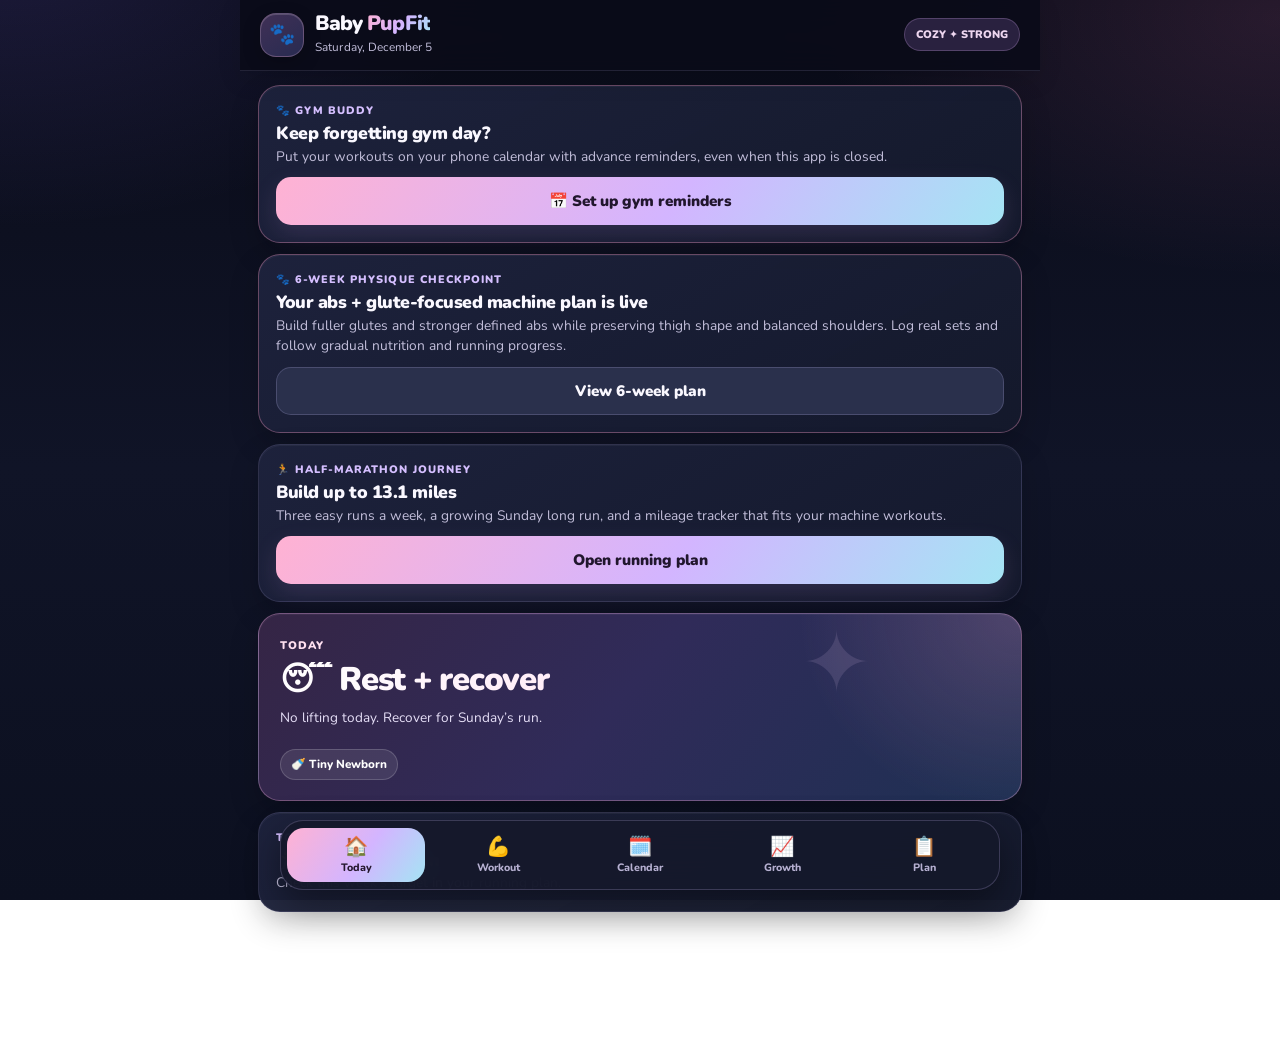
==== commit 358ccf34: "Show abs and glute physique priority on Baby PupFit home" ====
--- a/index.html
+++ b/index.html
@@ -235,10 +235,10 @@
 #checklist,#stickers,#bottles,#stuffie,#bedtime,#dailyNote,[data-wellness],[data-protein],[data-water],[data-sleep]{display:none!important}
 </style><link rel="stylesheet" href="polish.css"></head><body class="pupfit-app"><div class="wrap">
 <header><div class="brand-line"><div class="brand-mark" aria-hidden="true">🐾</div><div class="brand-copy"><h1>Baby <span class="grad">PupFit</span></h1><div id="date" class="sub"></div></div><span class="header-tag">COZY ✦ STRONG</span></div></header>
-<section id="today" class="section active"><div class="card" style="border-color:rgba(255,158,199,.35)"><div class="label">🐾 Gym buddy</div><div class="title">Keep forgetting gym day?</div><div class="sub">Put your workouts on your phone calendar with advance reminders, even when this app is closed.</div><a class="btn primary" href="reminders.html" style="text-decoration:none">📅 Set up gym reminders</a></div><div class="card" style="border-color:rgba(255,158,199,.35)"><div class="label">🐾 6-week physique checkpoint</div><div class="title">Your accelerated machine-only plan is live</div><div class="sub">Follow your workout today, log real reps, and check waist and strength trends weekly. No crash dieting or guaranteed six-pack deadline.</div><a class="btn secondary" href="6-week-transformation.md" style="text-decoration:none">View 6-week plan</a></div><div class="card"><div class="label">🏃 Half-marathon journey</div><div class="title">Build up to 13.1 miles</div><div class="sub">Three easy runs a week, a growing Sunday long run, and a mileage tracker that fits your machine workouts.</div><a class="btn primary" href="half-marathon.html" style="text-decoration:none">Open running plan</a></div><div id="dailyNote"></div><div id="todayCard" class="card hero"></div><div id="checklist"></div><div id="stickers"></div><div id="bottles"></div><div id="stuffie"></div><div id="bedtime"></div><div id="todayExercises"></div><div id="homeNext"></div></section>
+<section id="today" class="section active"><div class="card" style="border-color:rgba(255,158,199,.35)"><div class="label">🐾 Gym buddy</div><div class="title">Keep forgetting gym day?</div><div class="sub">Put your workouts on your phone calendar with advance reminders, even when this app is closed.</div><a class="btn primary" href="reminders.html" style="text-decoration:none">📅 Set up gym reminders</a></div><div class="card" style="border-color:rgba(255,158,199,.35)"><div class="label">🐾 6-week physique checkpoint</div><div class="title">Your abs + glute-focused machine plan is live</div><div class="sub">Build fuller glutes and stronger defined abs while preserving thigh shape and balanced shoulders. Log real sets and follow gradual nutrition and running progress.</div><a class="btn secondary" href="6-week-transformation.md" style="text-decoration:none">View 6-week plan</a></div><div class="card"><div class="label">🏃 Half-marathon journey</div><div class="title">Build up to 13.1 miles</div><div class="sub">Three easy runs a week, a growing Sunday long run, and a mileage tracker that fits your machine workouts.</div><a class="btn primary" href="half-marathon.html" style="text-decoration:none">Open running plan</a></div><div id="dailyNote"></div><div id="todayCard" class="card hero"></div><div id="checklist"></div><div id="stickers"></div><div id="bottles"></div><div id="stuffie"></div><div id="bedtime"></div><div id="todayExercises"></div><div id="homeNext"></div></section>
 <section id="workout" class="section"><div class="card hero"><div class="label">Do this workout</div><div id="wTitle" class="title"></div><div id="wNote" class="sub"></div></div><div id="exerciseCard" class="card"></div><div class="card"><button id="finish" class="btn primary">✅ Finish workout</button><button id="partial" class="btn secondary">💾 Save & end early</button></div></section>
 <section id="calendarSec" class="section"><div class="card hero"><div class="title">🗓️ Workout calendar</div><div class="sub">Your schedule and what you actually completed, in one place.</div></div><div class="card"><div class="calHead"><button id="calPrev" class="btn ghost" style="margin:0">‹</button><div id="calTitle" class="title" style="text-align:center"></div><button id="calNext" class="btn ghost" style="margin:0">›</button></div><div class="calendar" id="calendar"></div></div><div id="dayDetail" class="card detail"></div></section>
-<section id="growth" class="section"><div class="card"><div class="label">12-WEEK FOCUS</div><div class="title">🍑 Glutes + Six-Pack</div><div class="sub">Track your nutrition, steps, and waist trend.</div><a href="physique-goal.html" class="btn primary" style="text-decoration:none">Open my 12-week goal →</a></div><div class="card hero"><div class="title">📈 Your growth</div><div class="sub">Strength, consistency, and running progress from what you log.</div></div><div class="card"><div id="growthStats" class="stats"></div></div><div id="growthList"></div></section>
+<section id="growth" class="section"><div class="card"><div class="label">ABS + GLUTE PHYSIQUE FOCUS</div><div class="title">🍑 Glutes + Six-Pack</div><div class="sub">Track your nutrition, steps, and waist trend.</div><a href="physique-goal.html" class="btn primary" style="text-decoration:none">Open physique goals →</a></div><div class="card hero"><div class="title">📈 Your growth</div><div class="sub">Strength, consistency, and running progress from what you log.</div></div><div class="card"><div id="growthStats" class="stats"></div></div><div id="growthList"></div></section>
 <section id="plan" class="section"><div class="card"><div class="title">🎯 Personalized nutrition and progress</div><div class="sub">2,000–2,150 calorie trial · 150 g protein · 6,000 initial steps.</div><a href="physique-goal.html" class="btn primary" style="text-decoration:none">View goal and check-ins →</a></div><div class="card hero"><div class="title">🗓️ Weekly plan</div><div class="sub">Thursday is your last leg day so Friday + Saturday protect Sunday's run.</div></div><div id="planList"></div><div class="card"><div class="title">😴 Saturday • Rest</div></div><div class="card"><div class="title">🏃 Wednesday + Friday • Easy runs</div><div class="sub">Wednesday 20–40 minutes; Friday 20–35 minutes. Keep all four physique-lifting days.</div></div><div class="card"><div class="title">🏃 Sunday • Long run</div><div class="sub">Progress from a 2–3-mile base. <a href="half-marathon.html">View your running plan</a>.</div></div><div class="card"><div class="title">💾 Data backup</div><div class="sub">Your history lives in this browser only. Export a backup file, or restore one later.</div><button class="btn secondary" data-action="export">⬇️ Export backup</button><label class="btn ghost" style="display:block;text-align:center;cursor:pointer">⬆️ Import backup<input id="importFile" type="file" accept="application/json,.json" style="display:none"></label></div></section>
 </div><div id="restChip" class="restChip" style="display:none"><div><div class="label" id="restLabel">Rest</div><div class="restTime" id="restTime">2:30</div></div><button id="restPlus" class="btn ghost" style="width:auto;margin:0;padding:8px 12px">+30s</button><button id="restSkip" class="btn ghost" style="width:auto;margin:0;padding:8px 12px">Skip</button></div><nav class="nav" aria-label="Main navigation"><button class="active" data-tab="today"><span class="navGlyph" aria-hidden="true">🏠</span><span>Today</span></button><button data-tab="workout"><span class="navGlyph" aria-hidden="true">💪</span><span>Workout</span></button><button data-tab="calendarSec"><span class="navGlyph" aria-hidden="true">🗓️</span><span>Calendar</span></button><button data-tab="growth"><span class="navGlyph" aria-hidden="true">📈</span><span>Growth</span></button><button data-tab="plan"><span class="navGlyph" aria-hidden="true">📋</span><span>Plan</span></button></nav><div id="toast"></div>
 <script src="plan.js"></script><script src="running-schedule.js"></script><script>
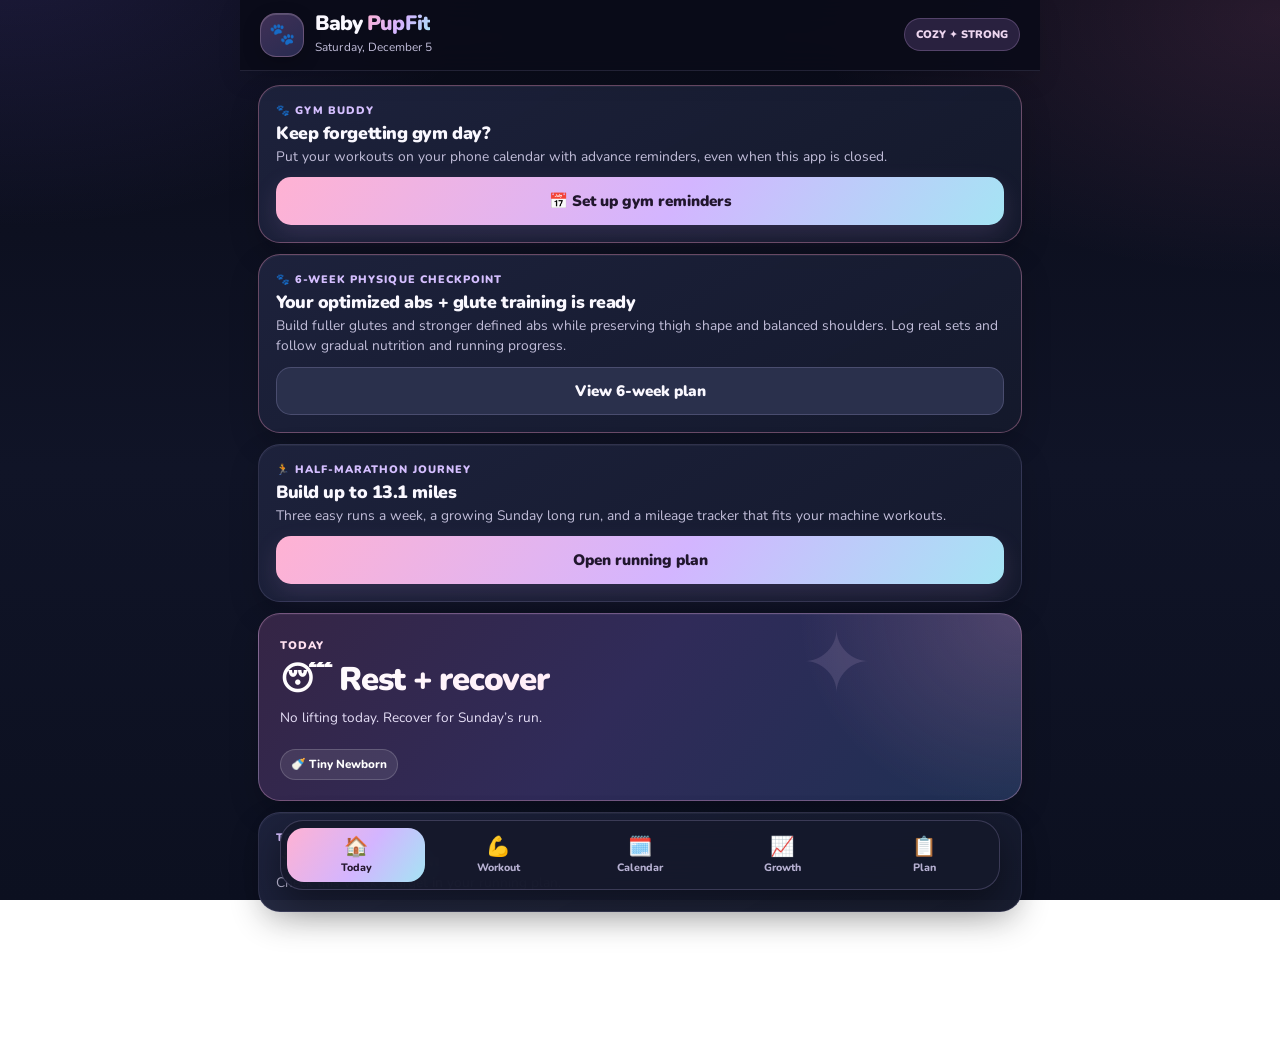
==== commit 28015673: "Align displayed physique plan and flexible nutrition goals" ====
--- a/index.html
+++ b/index.html
@@ -235,11 +235,11 @@
 #checklist,#stickers,#bottles,#stuffie,#bedtime,#dailyNote,[data-wellness],[data-protein],[data-water],[data-sleep]{display:none!important}
 </style><link rel="stylesheet" href="polish.css"></head><body class="pupfit-app"><div class="wrap">
 <header><div class="brand-line"><div class="brand-mark" aria-hidden="true">🐾</div><div class="brand-copy"><h1>Baby <span class="grad">PupFit</span></h1><div id="date" class="sub"></div></div><span class="header-tag">COZY ✦ STRONG</span></div></header>
-<section id="today" class="section active"><div class="card" style="border-color:rgba(255,158,199,.35)"><div class="label">🐾 Gym buddy</div><div class="title">Keep forgetting gym day?</div><div class="sub">Put your workouts on your phone calendar with advance reminders, even when this app is closed.</div><a class="btn primary" href="reminders.html" style="text-decoration:none">📅 Set up gym reminders</a></div><div class="card" style="border-color:rgba(255,158,199,.35)"><div class="label">🐾 6-week physique checkpoint</div><div class="title">Your abs + glute-focused machine plan is live</div><div class="sub">Build fuller glutes and stronger defined abs while preserving thigh shape and balanced shoulders. Log real sets and follow gradual nutrition and running progress.</div><a class="btn secondary" href="6-week-transformation.md" style="text-decoration:none">View 6-week plan</a></div><div class="card"><div class="label">🏃 Half-marathon journey</div><div class="title">Build up to 13.1 miles</div><div class="sub">Three easy runs a week, a growing Sunday long run, and a mileage tracker that fits your machine workouts.</div><a class="btn primary" href="half-marathon.html" style="text-decoration:none">Open running plan</a></div><div id="dailyNote"></div><div id="todayCard" class="card hero"></div><div id="checklist"></div><div id="stickers"></div><div id="bottles"></div><div id="stuffie"></div><div id="bedtime"></div><div id="todayExercises"></div><div id="homeNext"></div></section>
+<section id="today" class="section active"><div class="card" style="border-color:rgba(255,158,199,.35)"><div class="label">🐾 Gym buddy</div><div class="title">Keep forgetting gym day?</div><div class="sub">Put your workouts on your phone calendar with advance reminders, even when this app is closed.</div><a class="btn primary" href="reminders.html" style="text-decoration:none">📅 Set up gym reminders</a></div><div class="card" style="border-color:rgba(255,158,199,.35)"><div class="label">🐾 6-week physique checkpoint</div><div class="title">Your optimized abs + glute training is ready</div><div class="sub">Build fuller glutes and stronger defined abs while preserving thigh shape and balanced shoulders. Log real sets and follow gradual nutrition and running progress.</div><a class="btn secondary" href="6-week-transformation.md" style="text-decoration:none">View 6-week plan</a></div><div class="card"><div class="label">🏃 Half-marathon journey</div><div class="title">Build up to 13.1 miles</div><div class="sub">Three easy runs a week, a growing Sunday long run, and a mileage tracker that fits your machine workouts.</div><a class="btn primary" href="half-marathon.html" style="text-decoration:none">Open running plan</a></div><div id="dailyNote"></div><div id="todayCard" class="card hero"></div><div id="checklist"></div><div id="stickers"></div><div id="bottles"></div><div id="stuffie"></div><div id="bedtime"></div><div id="todayExercises"></div><div id="homeNext"></div></section>
 <section id="workout" class="section"><div class="card hero"><div class="label">Do this workout</div><div id="wTitle" class="title"></div><div id="wNote" class="sub"></div></div><div id="exerciseCard" class="card"></div><div class="card"><button id="finish" class="btn primary">✅ Finish workout</button><button id="partial" class="btn secondary">💾 Save & end early</button></div></section>
 <section id="calendarSec" class="section"><div class="card hero"><div class="title">🗓️ Workout calendar</div><div class="sub">Your schedule and what you actually completed, in one place.</div></div><div class="card"><div class="calHead"><button id="calPrev" class="btn ghost" style="margin:0">‹</button><div id="calTitle" class="title" style="text-align:center"></div><button id="calNext" class="btn ghost" style="margin:0">›</button></div><div class="calendar" id="calendar"></div></div><div id="dayDetail" class="card detail"></div></section>
 <section id="growth" class="section"><div class="card"><div class="label">ABS + GLUTE PHYSIQUE FOCUS</div><div class="title">🍑 Glutes + Six-Pack</div><div class="sub">Track your nutrition, steps, and waist trend.</div><a href="physique-goal.html" class="btn primary" style="text-decoration:none">Open physique goals →</a></div><div class="card hero"><div class="title">📈 Your growth</div><div class="sub">Strength, consistency, and running progress from what you log.</div></div><div class="card"><div id="growthStats" class="stats"></div></div><div id="growthList"></div></section>
-<section id="plan" class="section"><div class="card"><div class="title">🎯 Personalized nutrition and progress</div><div class="sub">2,000–2,150 calorie trial · 150 g protein · 6,000 initial steps.</div><a href="physique-goal.html" class="btn primary" style="text-decoration:none">View goal and check-ins →</a></div><div class="card hero"><div class="title">🗓️ Weekly plan</div><div class="sub">Thursday is your last leg day so Friday + Saturday protect Sunday's run.</div></div><div id="planList"></div><div class="card"><div class="title">😴 Saturday • Rest</div></div><div class="card"><div class="title">🏃 Wednesday + Friday • Easy runs</div><div class="sub">Wednesday 20–40 minutes; Friday 20–35 minutes. Keep all four physique-lifting days.</div></div><div class="card"><div class="title">🏃 Sunday • Long run</div><div class="sub">Progress from a 2–3-mile base. <a href="half-marathon.html">View your running plan</a>.</div></div><div class="card"><div class="title">💾 Data backup</div><div class="sub">Your history lives in this browser only. Export a backup file, or restore one later.</div><button class="btn secondary" data-action="export">⬇️ Export backup</button><label class="btn ghost" style="display:block;text-align:center;cursor:pointer">⬆️ Import backup<input id="importFile" type="file" accept="application/json,.json" style="display:none"></label></div></section>
+<section id="plan" class="section"><div class="card"><div class="title">🎯 Personalized nutrition and progress</div><div class="sub">Protein 130–160 g/day · consistent meals · adjust calories from real weight trends.</div><a href="physique-goal.html" class="btn primary" style="text-decoration:none">View goal and check-ins →</a></div><div class="card hero"><div class="title">🗓️ Weekly plan</div><div class="sub">Thursday is your last leg day so Friday + Saturday protect Sunday's run.</div></div><div id="planList"></div><div class="card"><div class="title">😴 Saturday • Rest</div></div><div class="card"><div class="title">🏃 Wednesday + Friday • Easy runs</div><div class="sub">Wednesday 20–40 minutes; Friday 20–35 minutes. Keep all four physique-lifting days.</div></div><div class="card"><div class="title">🏃 Sunday • Long run</div><div class="sub">Progress from a 2–3-mile base. <a href="half-marathon.html">View your running plan</a>.</div></div><div class="card"><div class="title">💾 Data backup</div><div class="sub">Your history lives in this browser only. Export a backup file, or restore one later.</div><button class="btn secondary" data-action="export">⬇️ Export backup</button><label class="btn ghost" style="display:block;text-align:center;cursor:pointer">⬆️ Import backup<input id="importFile" type="file" accept="application/json,.json" style="display:none"></label></div></section>
 </div><div id="restChip" class="restChip" style="display:none"><div><div class="label" id="restLabel">Rest</div><div class="restTime" id="restTime">2:30</div></div><button id="restPlus" class="btn ghost" style="width:auto;margin:0;padding:8px 12px">+30s</button><button id="restSkip" class="btn ghost" style="width:auto;margin:0;padding:8px 12px">Skip</button></div><nav class="nav" aria-label="Main navigation"><button class="active" data-tab="today"><span class="navGlyph" aria-hidden="true">🏠</span><span>Today</span></button><button data-tab="workout"><span class="navGlyph" aria-hidden="true">💪</span><span>Workout</span></button><button data-tab="calendarSec"><span class="navGlyph" aria-hidden="true">🗓️</span><span>Calendar</span></button><button data-tab="growth"><span class="navGlyph" aria-hidden="true">📈</span><span>Growth</span></button><button data-tab="plan"><span class="navGlyph" aria-hidden="true">📋</span><span>Plan</span></button></nav><div id="toast"></div>
 <script src="plan.js"></script><script src="running-schedule.js"></script><script>
 (()=>{'use strict';
